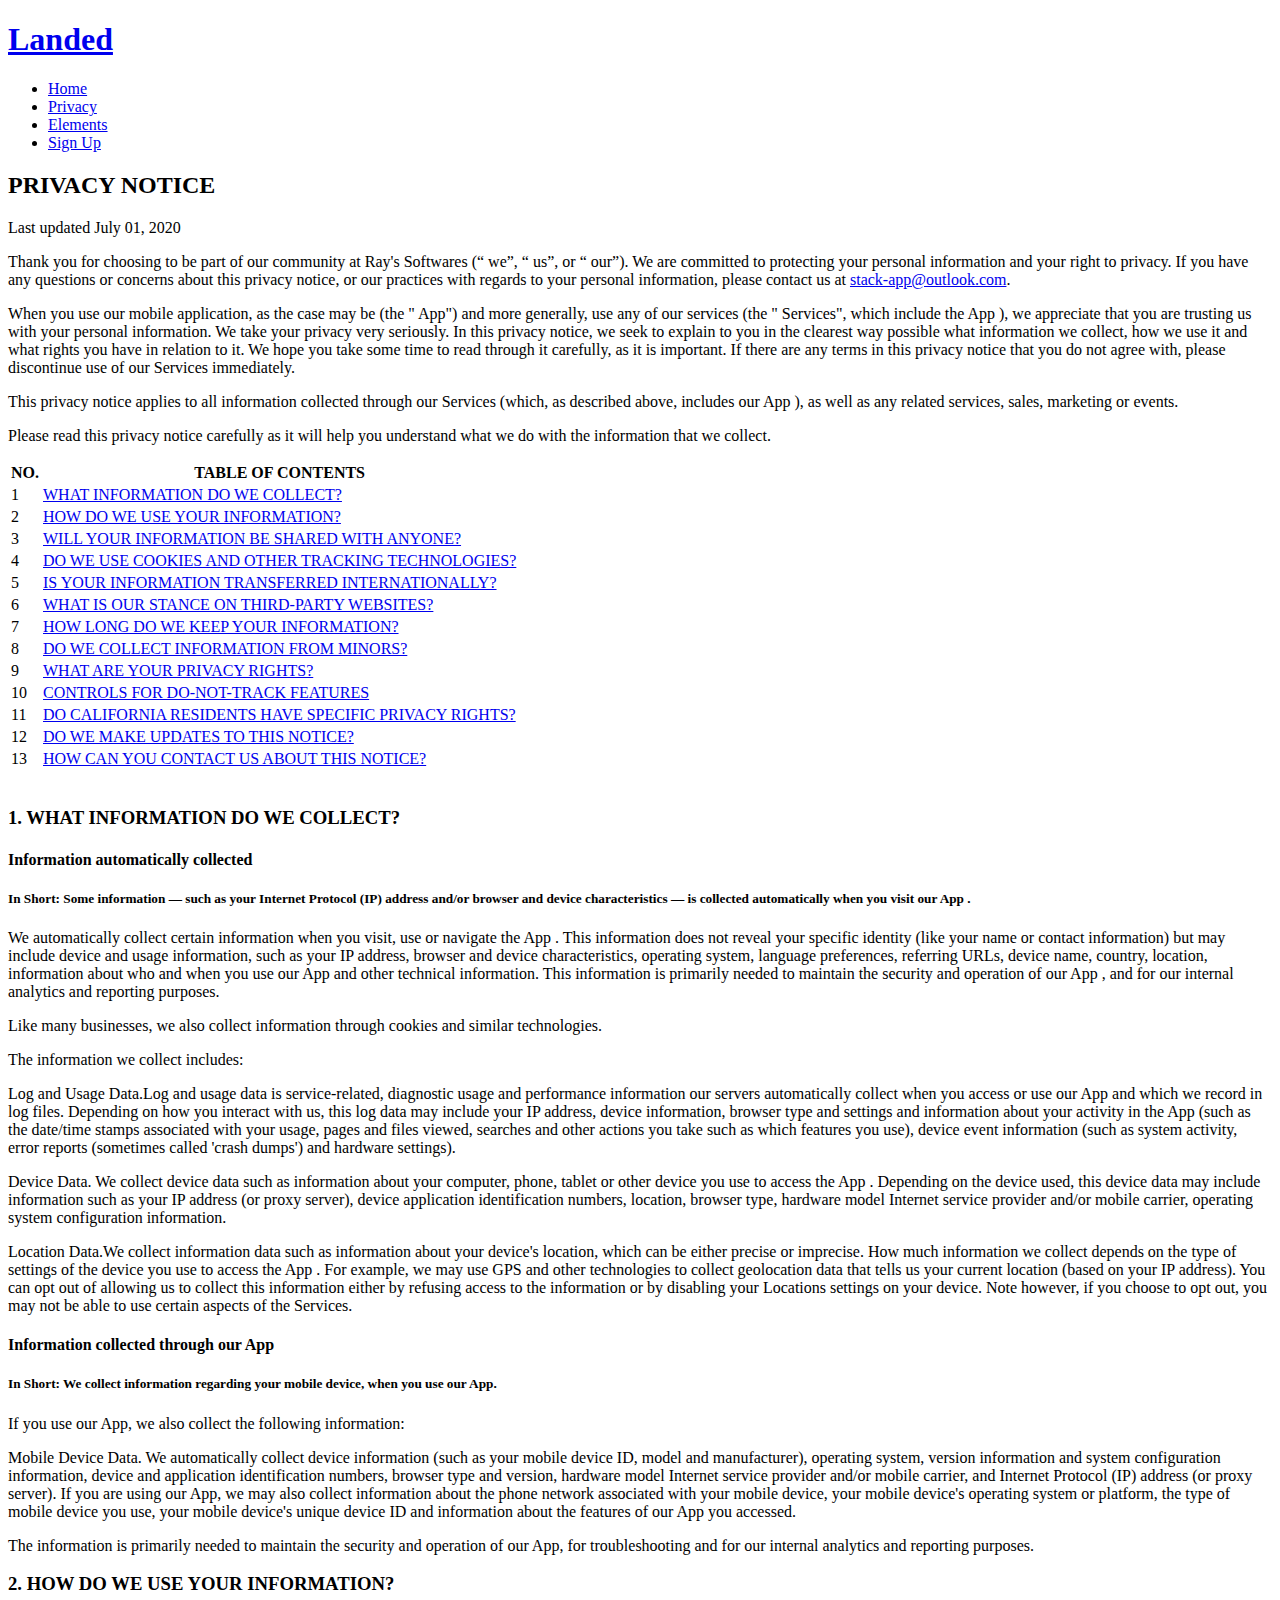
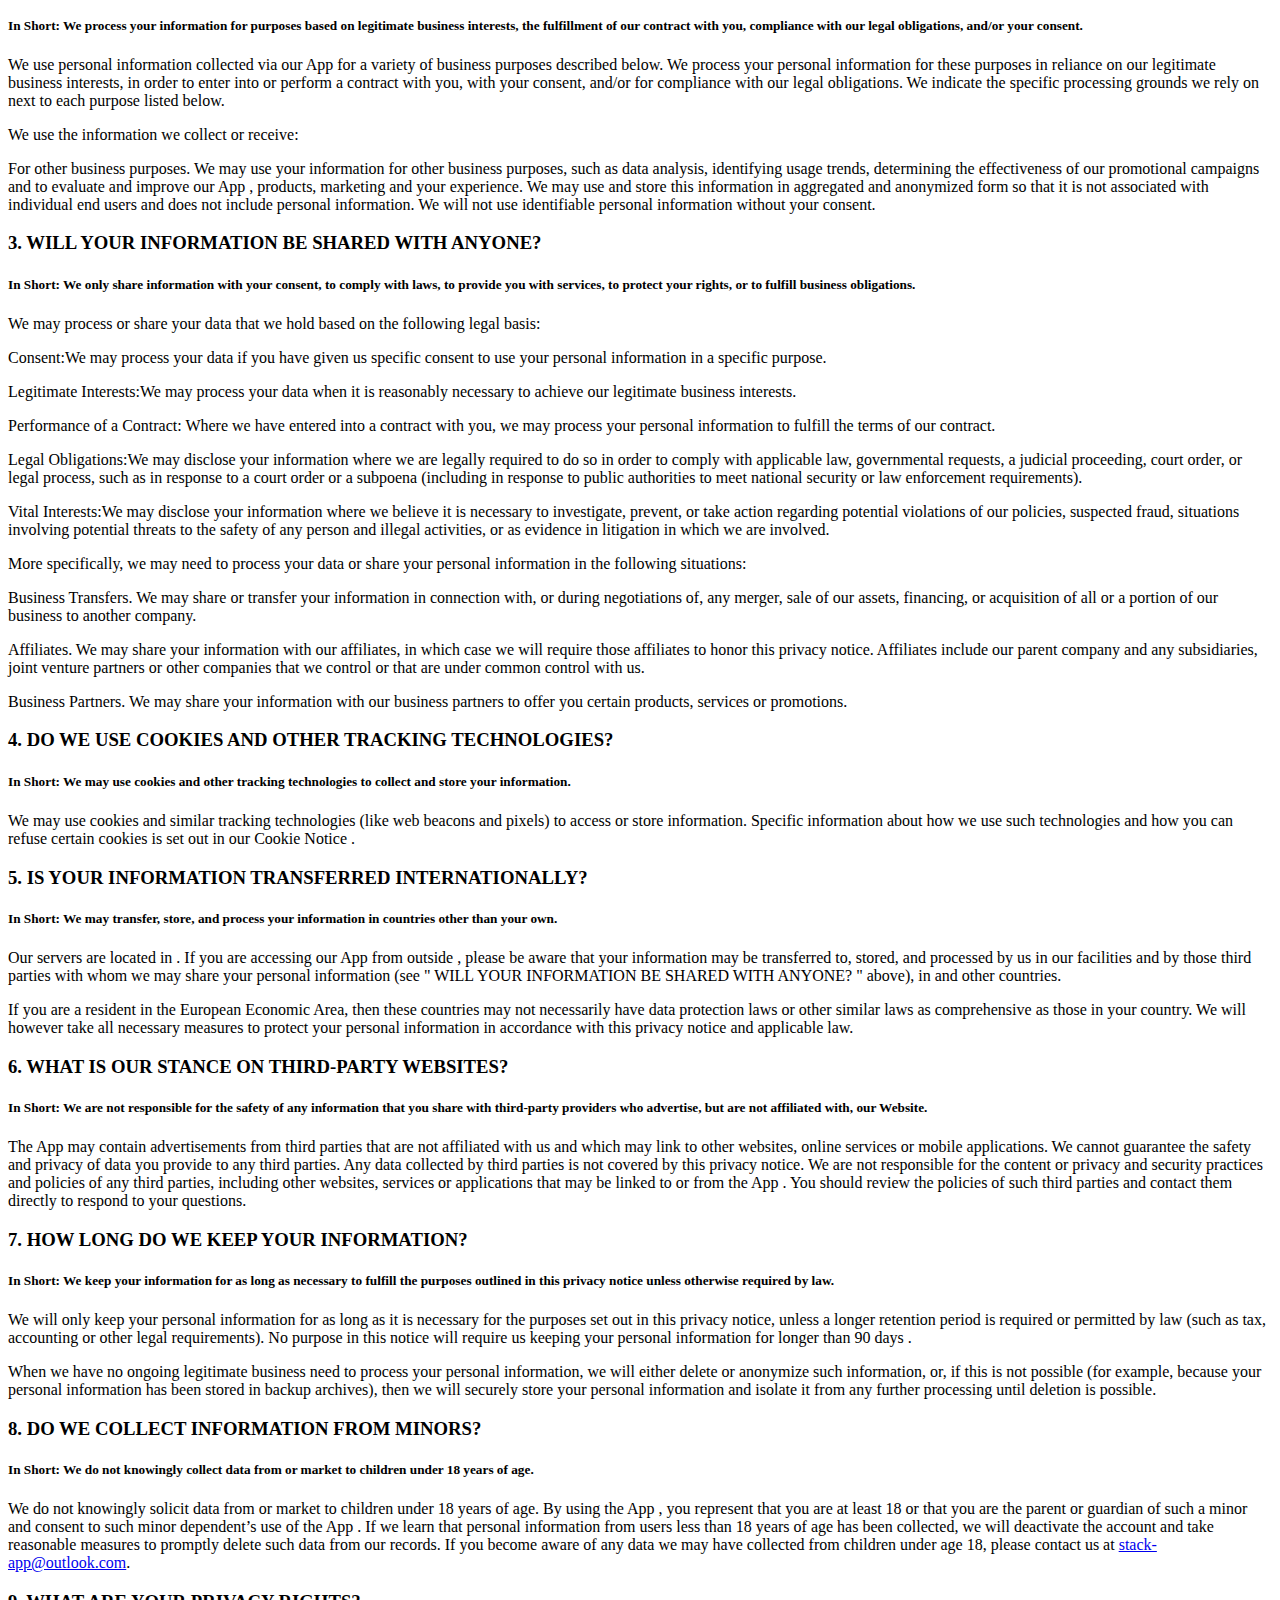
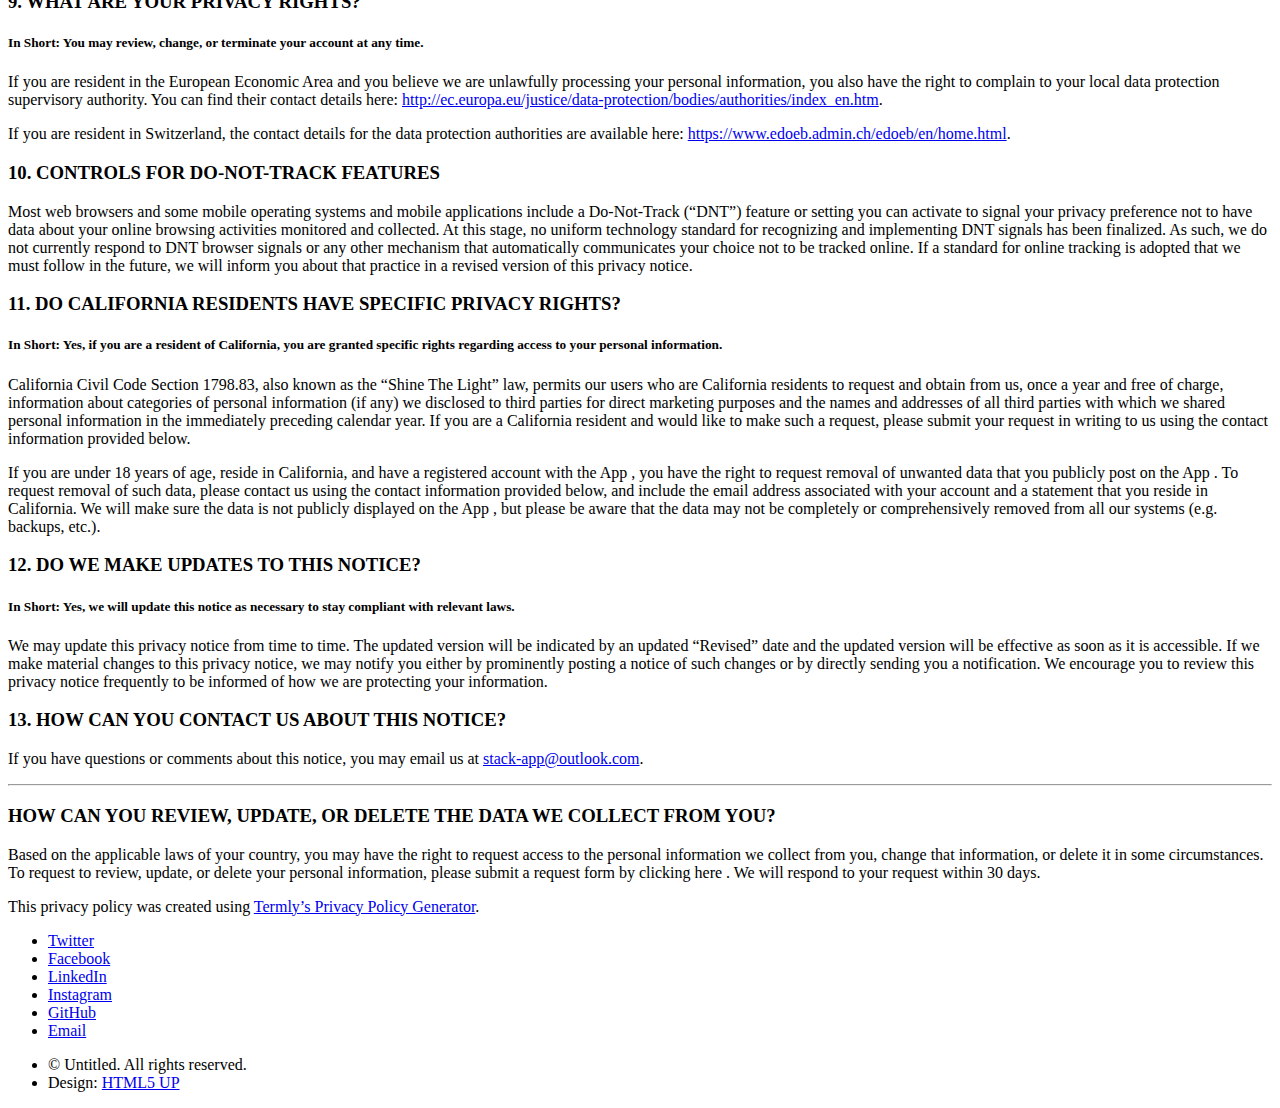
==== privacy.html @ 4d31a652 "test for link" ====
<!DOCTYPE HTML>
<!--
	Landed by HTML5 UP
	html5up.net | @ajlkn
	Free for personal and commercial use under the CCA 3.0 license (html5up.net/license)
-->
<html>
	<head>
		<title>Elements - Landed by HTML5 UP</title>
		<meta charset="utf-8" />
		<meta name="viewport" content="width=device-width, initial-scale=1, user-scalable=no" />
		<link rel="stylesheet" href="../assets/css/main.css" />
		<noscript><link rel="stylesheet" href="../assets/css/noscript.css" /></noscript>
	</head>
	<body class="is-preload">
		<div id="page-wrapper">

			<!-- Header -->
				<header id="header">
					<h1 id="logo"><a href="index">Landed</a></h1>
					<nav id="nav">
						<ul>
							<li><a href="index">Home</a></li>
							<li><a href="privacy">Privacy</a></li>
							<li><a href="elements.html">Elements</a></li>
							<li><a href="#" class="button primary">Sign Up</a></li>
						</ul>
					</nav>
				</header>

			<!-- Main -->
				<div id="main" class="wrapper style1">
					<div class="container">
						<header class="major">
							<h2>PRIVACY NOTICE</h2>
							<p>Last updated July 01, 2020</p>
						</header>

						<!-- Text -->
							<section>
							<p>Thank you for choosing to be part of our community at Ray's Softwares (“ we”, “ us”, or “ our”). We are committed to protecting your personal information and your right to privacy. If you have any questions or concerns about this privacy notice, or our practices with regards to your personal information, please contact us at <a href="mailto:stack-app@outlook.com">stack-app@outlook.com</a>.</p>
							<p>When you use our mobile application, as the case may be (the " App") and more generally, use any of our services (the " Services", which include the App ), we appreciate that you are trusting us with your personal information. We take your privacy very seriously. In this privacy notice, we seek to explain to you in the clearest way possible what information we collect, how we use it and what rights you have in relation to it. We hope you take some time to read through it carefully, as it is important. If there are any terms in this privacy notice  that you do not agree with, please discontinue use of our Services immediately.</p>
							<p>This privacy notice applies to all information collected through our Services (which, as described above, includes our App ), as well as any related services, sales, marketing or events.</p>
							<p>Please read this privacy notice  carefully as it will help you understand what we do with the information that we collect.</p>
							</section>
							
							<div class="table-wrapper">
								<table>
									<thead>
										<tr>
											<th>NO.</th>
											<th>TABLE OF CONTENTS</th>
										</tr>
									</thead>
									<tbody>
										<tr>
											<td>1</td>
											<td><a href="#infocollect">WHAT INFORMATION DO WE COLLECT?</a></td>
										</tr>
										<tr>
											<td>2</td>
											<td><a href="#infouse">HOW DO WE USE YOUR INFORMATION?</a></td>
										</tr>
										<tr>
											<td>3</td>
											<td><a href="#infoshare">WILL YOUR INFORMATION BE SHARED WITH ANYONE?</a></td>
										</tr>
										<tr>
											<td>4</td>
											<td><a href="#cookies">DO WE USE COOKIES AND OTHER TRACKING TECHNOLOGIES?</a></td>
										</tr>
										<tr>
											<td>5</td>
											<td><a href="#intltransfers">IS YOUR INFORMATION TRANSFERRED INTERNATIONALLY?</a></td>
										</tr>
										<tr>
											<td>6</td>
											<td><a href="#3pwebsites">WHAT IS OUR STANCE ON THIRD-PARTY WEBSITES?</a></td>
										</tr>
										<tr>
											<td>7</td>
											<td><a href="#inforetain">HOW LONG DO WE KEEP YOUR INFORMATION?</a></td>
										</tr>
										<tr>
											<td>8</td>
											<td><a href="#infominors">DO WE COLLECT INFORMATION FROM MINORS?</a></td>
										</tr>
										<tr>
											<td>9</td>
											<td><a href="#privacyrights">WHAT ARE YOUR PRIVACY RIGHTS?</a></td>
										</tr>
										<tr>
											<td>10</td>
											<td><a href="#DNT">CONTROLS FOR DO-NOT-TRACK FEATURES</a></td>
										</tr>
										<tr>
											<td>11</td>
											<td><a href="#caresidents">DO CALIFORNIA RESIDENTS HAVE SPECIFIC PRIVACY RIGHTS?</a></td>
										</tr>
										<tr>
											<td>12</td>
											<td><a href="#policyupdates">DO WE MAKE UPDATES TO THIS NOTICE?</a></td>
										</tr>
										<tr>
											<td>13</td>
											<td><a href="#contact">HOW CAN YOU CONTACT US ABOUT THIS NOTICE?</a></td>
										</tr>
									</tbody>
								</table>
							</div>
							<br>
							<div id="infocollect"><h3>1. WHAT INFORMATION DO WE COLLECT?</h3></div>
							
							<h4>Information automatically collected</h4>
							<h5>In Short:  Some information — such as your Internet Protocol (IP) address and/or browser and device characteristics — is collected automatically when you visit our App .</h5>
							<p>We automatically collect certain information when you visit, use or navigate the App . This information does not reveal your specific identity (like your name or contact information) but may include device and usage information, such as your IP address, browser and device characteristics, operating system, language preferences, referring URLs, device name, country, location, information about who and when you use our App and other technical information. This information is primarily needed to maintain the security and operation of our App , and for our internal analytics and reporting purposes.</p>
							<p>Like many businesses, we also collect information through cookies and similar technologies.  </p>
							<p>The information we collect includes:</p>
							<p>Log and Usage Data.Log and usage data is service-related, diagnostic usage and performance information our servers automatically collect when you access or use our App and which we record in log files. Depending on how you interact with us, this log data may include your IP address, device information, browser type and settings and information about your activity in the App (such as the date/time stamps associated with your usage, pages and files viewed, searches and other actions you take such as which features you use), device event information (such as system activity, error reports (sometimes called 'crash dumps') and hardware settings).</p>
							<p>Device Data. We collect device data such as information about your computer, phone, tablet or other device you use to access the  App . Depending on the device used, this device data may include information such as your IP address (or proxy server), device application identification numbers, location, browser type, hardware model Internet service provider and/or mobile carrier, operating system configuration information.</p>
							<p>Location Data.We collect information data such as information about your device's location, which can be either precise or imprecise. How much information we collect depends on the type of settings of the device you use to access the App . For example, we may use GPS and other technologies to collect geolocation data that tells us your current location (based on your IP address). You can opt out of allowing us to collect this information either by refusing access to the information or by disabling your Locations settings on your device. Note however, if you choose to opt out, you may not be able to use certain aspects of the Services.</p>
							
							<h4>Information collected through our App</h4>
							<h5>In Short:   We collect information regarding your mobile device, when you use our App.</h5>
							<p>If you use our App, we also collect the following information:</p>
							<p>Mobile Device Data. We automatically collect device information (such as your mobile device ID, model and manufacturer), operating system, version information and system configuration information, device and application identification numbers, browser type and version, hardware model Internet service provider and/or mobile carrier, and Internet Protocol (IP) address (or proxy server). If you are using our App, we may also collect information about the phone network associated with your mobile device, your mobile device's operating system or platform, the type of mobile device you use, your mobile device's unique device ID and information about the features of our App you accessed.</p>
							<p>The information is primarily needed to maintain the security and operation of our App, for troubleshooting and for our internal analytics and reporting purposes.</p>
							
							<div id="infouse"><h3>2. HOW DO WE USE YOUR INFORMATION?</h3></div>
							<h5>In Short:  We process your information for purposes based on legitimate business interests, the fulfillment of our contract with you, compliance with our legal obligations, and/or your consent.</h5>
							<p>We use personal information collected via our App for a variety of business purposes described below. We process your personal information for these purposes in reliance on our legitimate business interests, in order to enter into or perform a contract with you, with your consent, and/or for compliance with our legal obligations. We indicate the specific processing grounds we rely on next to each purpose listed below.</p>
							<p>We use the information we collect or receive:</p>
							<p>For other business purposes.  We may use your information for other business purposes, such as data analysis, identifying usage trends, determining the effectiveness of our promotional campaigns and to evaluate and improve our App , products, marketing and your experience.  We may use and store this information in aggregated and anonymized form so that it is not associated with individual end users and does not include personal information. We will not use identifiable personal information without your consent.</p>
							
							<div id="infoshare"><h3>3. WILL YOUR INFORMATION BE SHARED WITH ANYONE?</h3></div>
							<h5>In Short:   We only share information with your consent, to comply with laws, to provide you with services, to protect your rights, or to fulfill business obligations.</h5>
							<p>We may process or share your data that we hold based on the following legal basis:</p>
							<p>Consent:We may process your data if you have given us specific consent to use your personal information in a specific purpose. </p>
							<p>Legitimate Interests:We may process your data when it is reasonably necessary to achieve our legitimate business interests. </p>
							<p>Performance of a Contract: Where we have entered into a contract with you, we may process your personal information to fulfill the terms of our contract. </p>
							<p>Legal Obligations:We may disclose your information where we are legally required to do so in order to comply with applicable law, governmental requests, a judicial proceeding, court order, or legal process, such as in response to a court order or a subpoena (including in response to public authorities to meet national security or law enforcement requirements). </p>						
							<p>Vital Interests:We may disclose your information where we believe it is necessary to investigate, prevent, or take action regarding potential violations of our policies, suspected fraud, situations involving potential threats to the safety of any person and illegal activities, or as evidence in litigation in which we are involved.</p>
							<p>More specifically, we may need to process your data or share your personal information in the following situations:</p>
							<p>Business Transfers.  We may share or transfer your information in connection with, or during negotiations of, any merger, sale of our assets, financing, or acquisition of all or a portion of our business to another company.</p>
							<p>Affiliates.  We may share your information with our affiliates, in which case we will require those affiliates to honor this privacy notice. Affiliates include our parent company and any subsidiaries, joint venture partners or other companies that we control or that are under common control with us.</p>
							<p>Business Partners.  We may share your information with our business partners to offer you certain products, services or promotions.</p>
							
							<div id="cookies"><h3>4. DO WE USE COOKIES AND OTHER TRACKING TECHNOLOGIES?</h3></div>
							<h5>In Short:   We may use cookies and other tracking technologies to collect and store your information.</h5>
							<p>We may use cookies and similar tracking technologies (like web beacons and pixels) to access or store information. Specific information about how we use such technologies and how you can refuse certain cookies is set out in our Cookie Notice .</p>
							
							<div id="intltransfers"><h3>5. IS YOUR INFORMATION TRANSFERRED INTERNATIONALLY?</h3></div>
							<h5>In Short:   We may transfer, store, and process your information in countries other than your own.</h5>
							<p>Our servers are located in . If you are accessing our App from outside , please be aware that your information may be transferred to, stored, and processed by us in our facilities and by those third parties with whom we may share your personal information (see " WILL YOUR INFORMATION BE SHARED WITH ANYONE? " above), in and other countries.</p>
							<p>If you are a resident in the European Economic Area, then these countries may not necessarily have data protection laws or other similar laws as comprehensive as those in your country. We will however take all necessary measures to protect your personal information in accordance with this privacy notice and applicable law.</p>
							
							<div id="3pwebsites"><h3>6. WHAT IS OUR STANCE ON THIRD-PARTY WEBSITES?</h3></div>
							<h5>In Short:   We are not responsible for the safety of any information that you share with third-party providers who advertise, but are not affiliated with, our Website.</h5>
							<p>The App  may contain advertisements from third parties that are not affiliated with us and which may link to other websites, online services or mobile applications. We cannot guarantee the safety and privacy of data you provide to any third parties. Any data collected by third parties is not covered by this privacy notice. We are not responsible for the content or privacy and security practices and policies of any third parties, including other websites, services or applications that may be linked to or from the App . You should review the policies of such third parties and contact them directly to respond to your questions.</p>
							
							<div id="inforetain"><h3>7. HOW LONG DO WE KEEP YOUR INFORMATION?</h3></div>
							<h5>In Short:   We keep your information for as long as necessary to fulfill the purposes outlined in this privacy notice  unless otherwise required by law.</h5>
							<p>We will only keep your personal information for as long as it is necessary for the purposes set out in this privacy notice, unless a longer retention period is required or permitted by law (such as tax, accounting or other legal requirements). No purpose in this notice will require us keeping your personal information for longer than 90 days .</p>
							<p>When we have no ongoing legitimate business need to process your personal information, we will either delete or anonymize such information, or, if this is not possible (for example, because your personal information has been stored in backup archives), then we will securely store your personal information and isolate it from any further processing until deletion is possible.</p>
							
							<div id="infominors"><h3>8. DO WE COLLECT INFORMATION FROM MINORS?</h3></div>
							<h5>In Short:   We do not knowingly collect data from or market to children under 18 years of age.</h5>
							<p>We do not knowingly solicit data from or market to children under 18 years of age. By using the App , you represent that you are at least 18 or that you are the parent or guardian of such a minor and consent to such minor dependent’s use of the App . If we learn that personal information from users less than 18 years of age has been collected, we will deactivate the account and take reasonable measures to promptly delete such data from our records. If you become aware of any data we may have collected from children under age 18, please contact us at <a href="mailto:stack-app@outlook.com">stack-app@outlook.com</a>.</p>
							
							<div id="privacyrights"><h3>9. WHAT ARE YOUR PRIVACY RIGHTS?</h3></div>
							<h5>In Short:   You may review, change, or terminate your account at any time.</h5>
							<p>If you are resident in the European Economic Area and you believe we are unlawfully processing your personal information, you also have the right to complain to your local data protection supervisory authority. You can find their contact details here: <a href="http://ec.europa.eu/justice/data-protection/bodies/authorities/index_en.htm">http://ec.europa.eu/justice/data-protection/bodies/authorities/index_en.htm</a>.</p>
							<p>If you are resident in Switzerland, the contact details for the data protection authorities are available here: <a href="https://www.edoeb.admin.ch/edoeb/en/home.html">https://www.edoeb.admin.ch/edoeb/en/home.html</a>.</p>
							
							<div id="DNT"><h3>10. CONTROLS FOR DO-NOT-TRACK FEATURES</h3></div>
							<p>Most web browsers and some mobile operating systems and mobile applications include a Do-Not-Track (“DNT”) feature or setting you can activate to signal your privacy preference not to have data about your online browsing activities monitored and collected. At this stage, no uniform technology standard for recognizing and implementing DNT signals has been finalized. As such, we do not currently respond to DNT browser signals or any other mechanism that automatically communicates your choice not to be tracked online. If a standard for online tracking is adopted that we must follow in the future, we will inform you about that practice in a revised version of this privacy notice.</p>
							
							<div id="caresidents"><h3>11. DO CALIFORNIA RESIDENTS HAVE SPECIFIC PRIVACY RIGHTS?</h3></div>
							<h5>In Short:   Yes, if you are a resident of California, you are granted specific rights regarding access to your personal information.</h5>
							<p>California Civil Code Section 1798.83, also known as the “Shine The Light” law, permits our users who are California residents to request and obtain from us, once a year and free of charge, information about categories of personal information (if any) we disclosed to third parties for direct marketing purposes and the names and addresses of all third parties with which we shared personal information in the immediately preceding calendar year. If you are a California resident and would like to make such a request, please submit your request in writing to us using the contact information provided below.</p>
							<p>If you are under 18 years of age, reside in California, and have a registered account with the App , you have the right to request removal of unwanted data that you publicly post on the App . To request removal of such data, please contact us using the contact information provided below, and include the email address associated with your account and a statement that you reside in California. We will make sure the data is not publicly displayed on the App , but please be aware that the data may not be completely or comprehensively removed from all our systems (e.g. backups, etc.).  </p>
							
							<div id="policyupdates"><h3>12. DO WE MAKE UPDATES TO THIS NOTICE?</h3></div>
							<h5>In Short:   Yes, we will update this notice as necessary to stay compliant with relevant laws.</h5>
							<p>We may update this privacy notice from time to time. The updated version will be indicated by an updated “Revised” date and the updated version will be effective as soon as it is accessible. If we make material changes to this privacy notice, we may notify you either by prominently posting a notice of such changes or by directly sending you a notification. We encourage you to review this privacy notice  frequently to be informed of how we are protecting your information.</p>
							
							<div id="contact"><h3>13. HOW CAN YOU CONTACT US ABOUT THIS NOTICE?</h3></div>
							<p>If you have questions or comments about this notice, you may email us at <a href="mailto:stack-app@outlook.com">stack-app@outlook.com</a>.</p>
									
							<hr/>
									
							<h3>HOW CAN YOU REVIEW, UPDATE, OR DELETE THE DATA WE COLLECT FROM YOU?</h3>
							
							<p>Based on the applicable laws of your country, you may have the right to request access to the personal information we collect from you, change that information, or delete it in some circumstances. To request to review, update, or delete your personal information, please submit a request form by clicking here . We will respond to your request within 30 days.</p>
							<p>This privacy policy was created using <a href="https://termly.io">Termly’s Privacy Policy Generator</a>.</p>
							</section>
					</div>
				</div>

			<!-- Footer -->
				<footer id="footer">
					<ul class="icons">
						<li><a href="#" class="icon brands alt fa-twitter"><span class="label">Twitter</span></a></li>
						<li><a href="#" class="icon brands alt fa-facebook-f"><span class="label">Facebook</span></a></li>
						<li><a href="#" class="icon brands alt fa-linkedin-in"><span class="label">LinkedIn</span></a></li>
						<li><a href="#" class="icon brands alt fa-instagram"><span class="label">Instagram</span></a></li>
						<li><a href="#" class="icon brands alt fa-github"><span class="label">GitHub</span></a></li>
						<li><a href="#" class="icon solid alt fa-envelope"><span class="label">Email</span></a></li>
					</ul>
					<ul class="copyright">
						<li>&copy; Untitled. All rights reserved.</li><li>Design: <a href="http://html5up.net">HTML5 UP</a></li>
					</ul>
				</footer>

		</div>

		<!-- Scripts -->
			<script src="assets/js/jquery.min.js"></script>
			<script src="assets/js/jquery.scrolly.min.js"></script>
			<script src="assets/js/jquery.dropotron.min.js"></script>
			<script src="assets/js/jquery.scrollex.min.js"></script>
			<script src="assets/js/browser.min.js"></script>
			<script src="assets/js/breakpoints.min.js"></script>
			<script src="assets/js/util.js"></script>
			<script src="assets/js/main.js"></script>

	</body>
	</html>
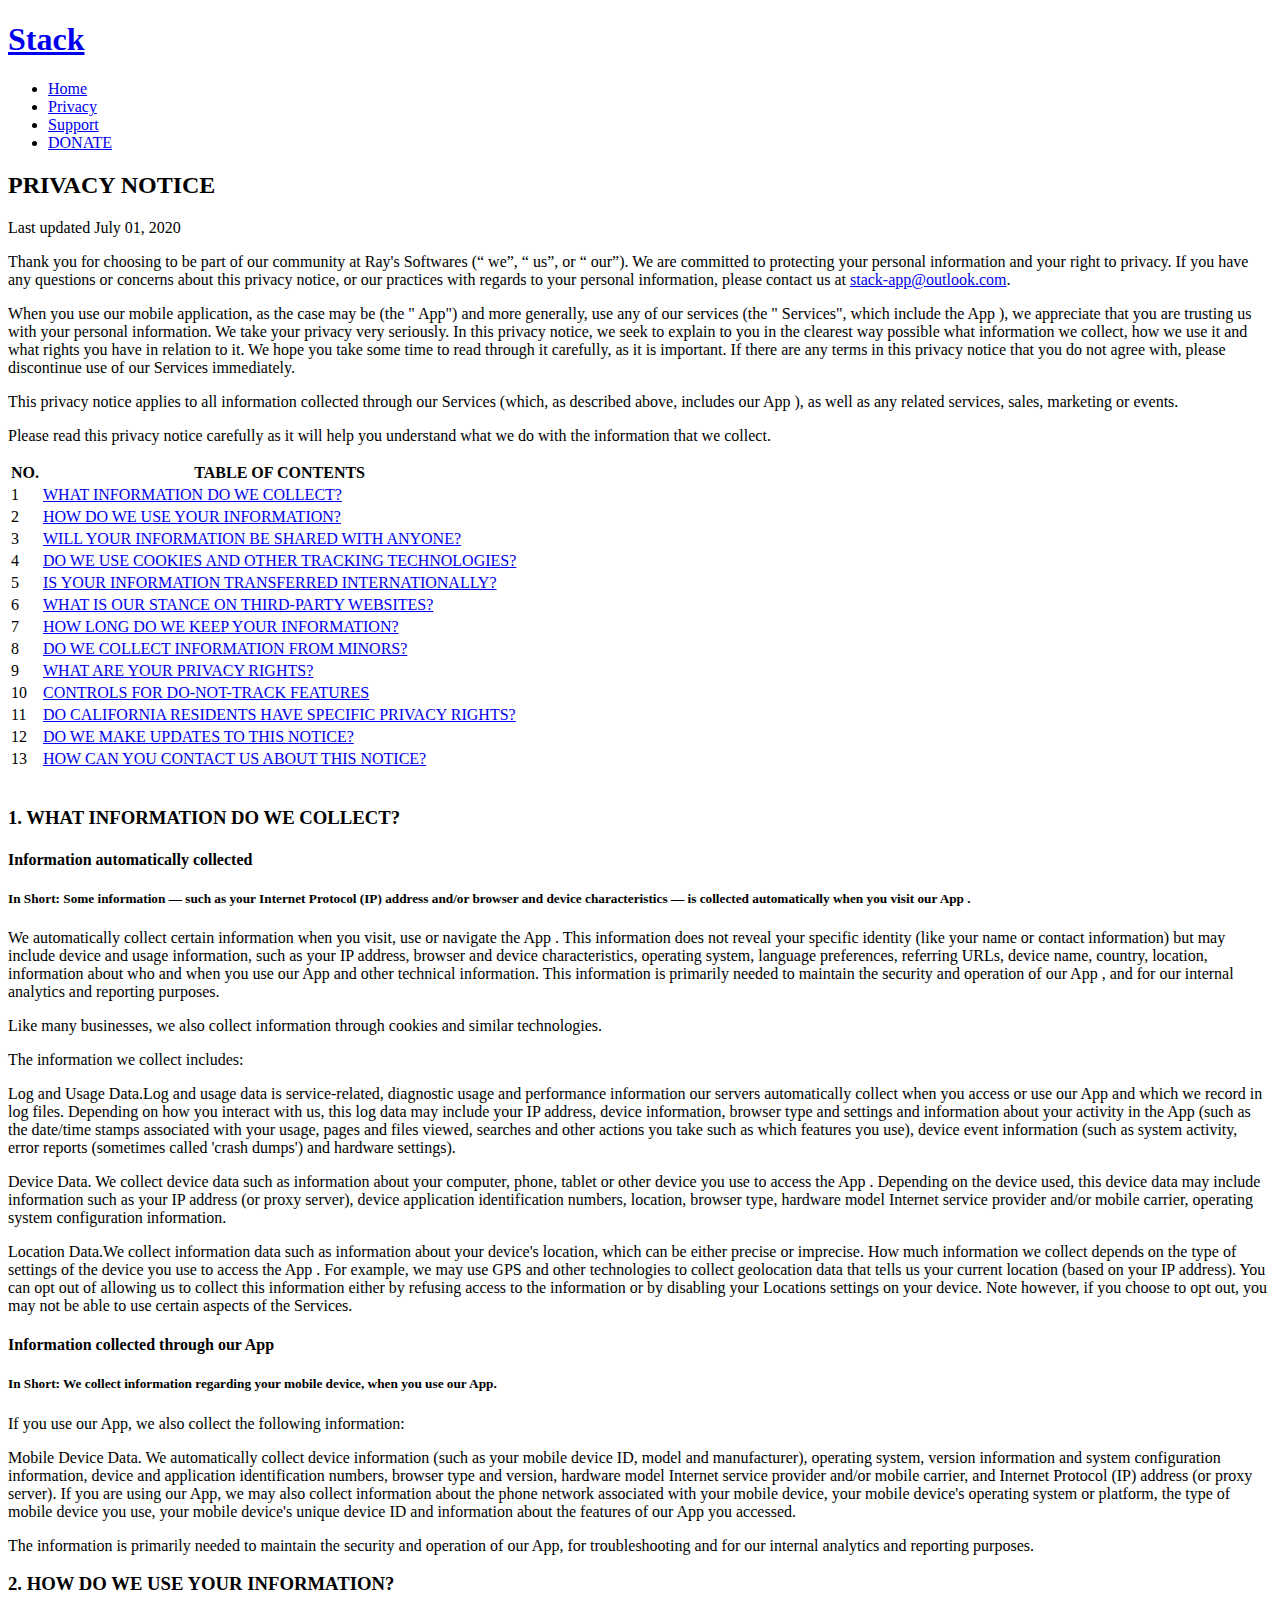
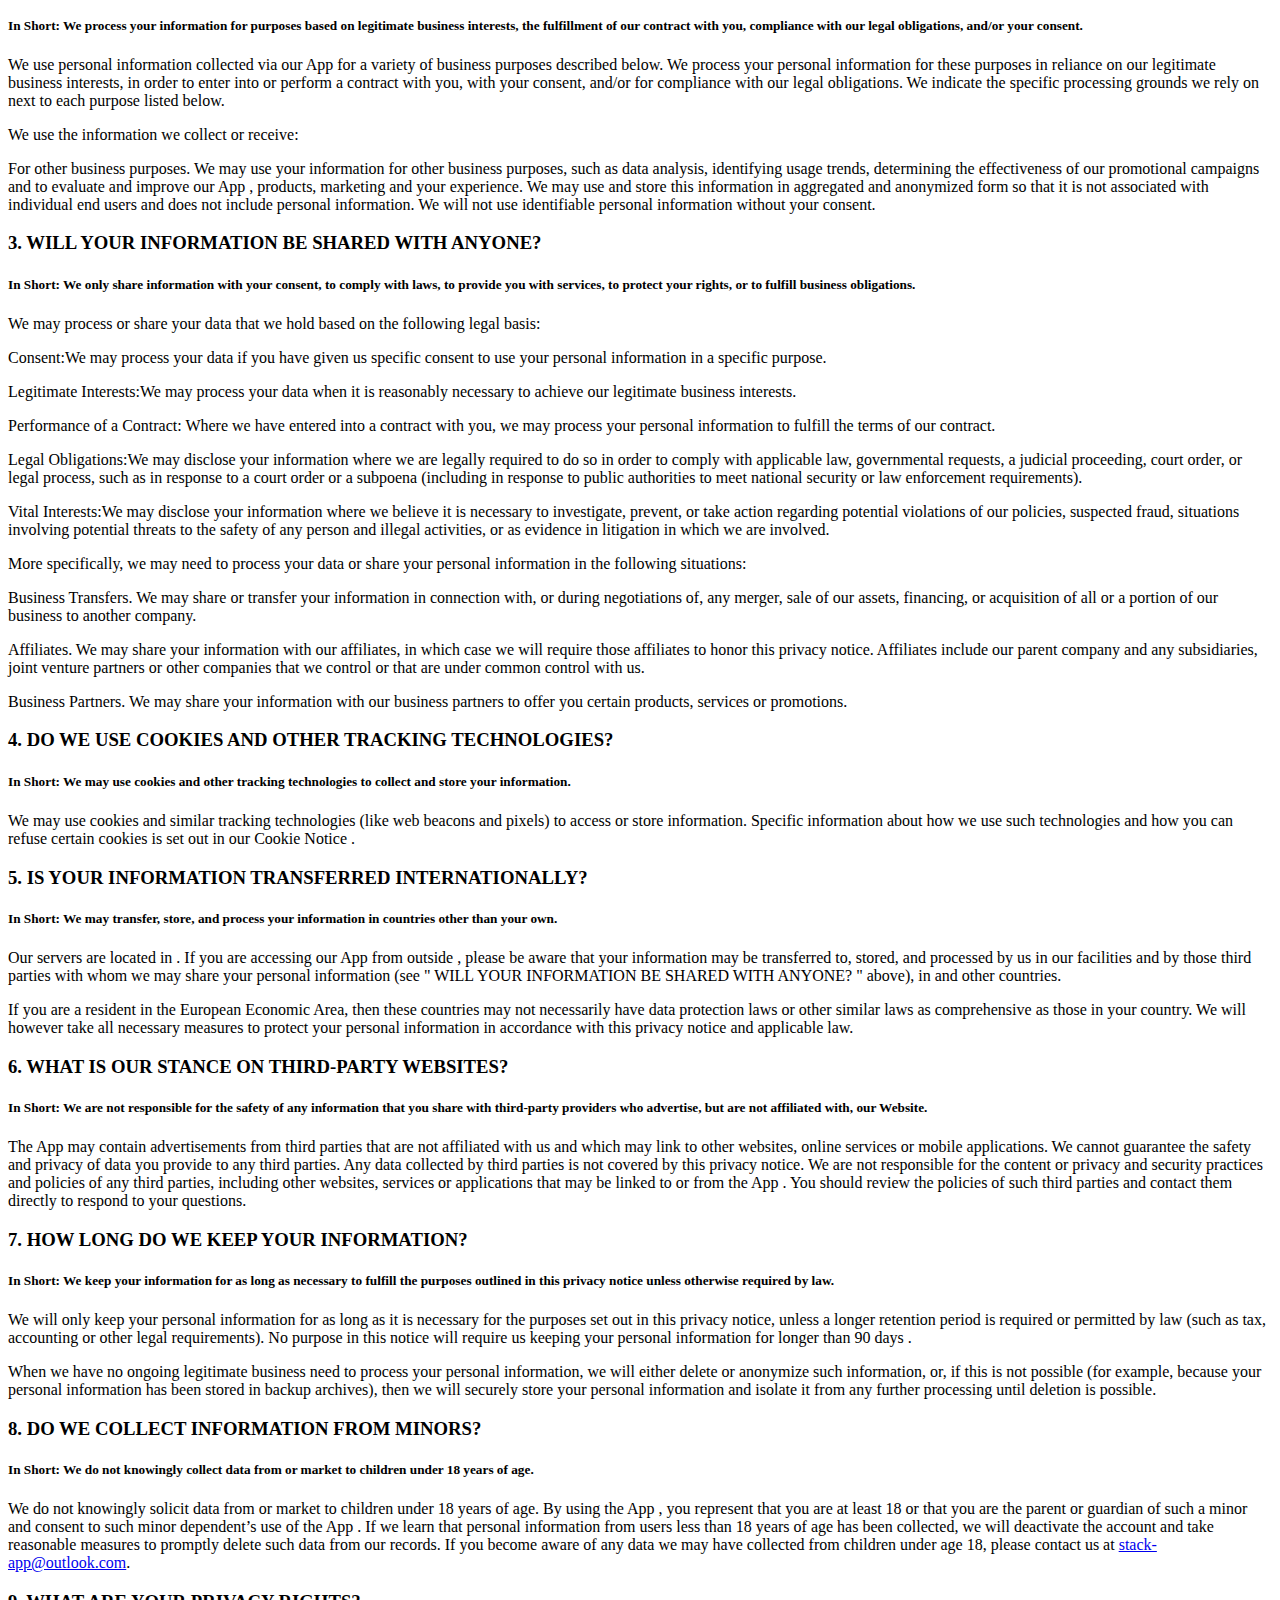
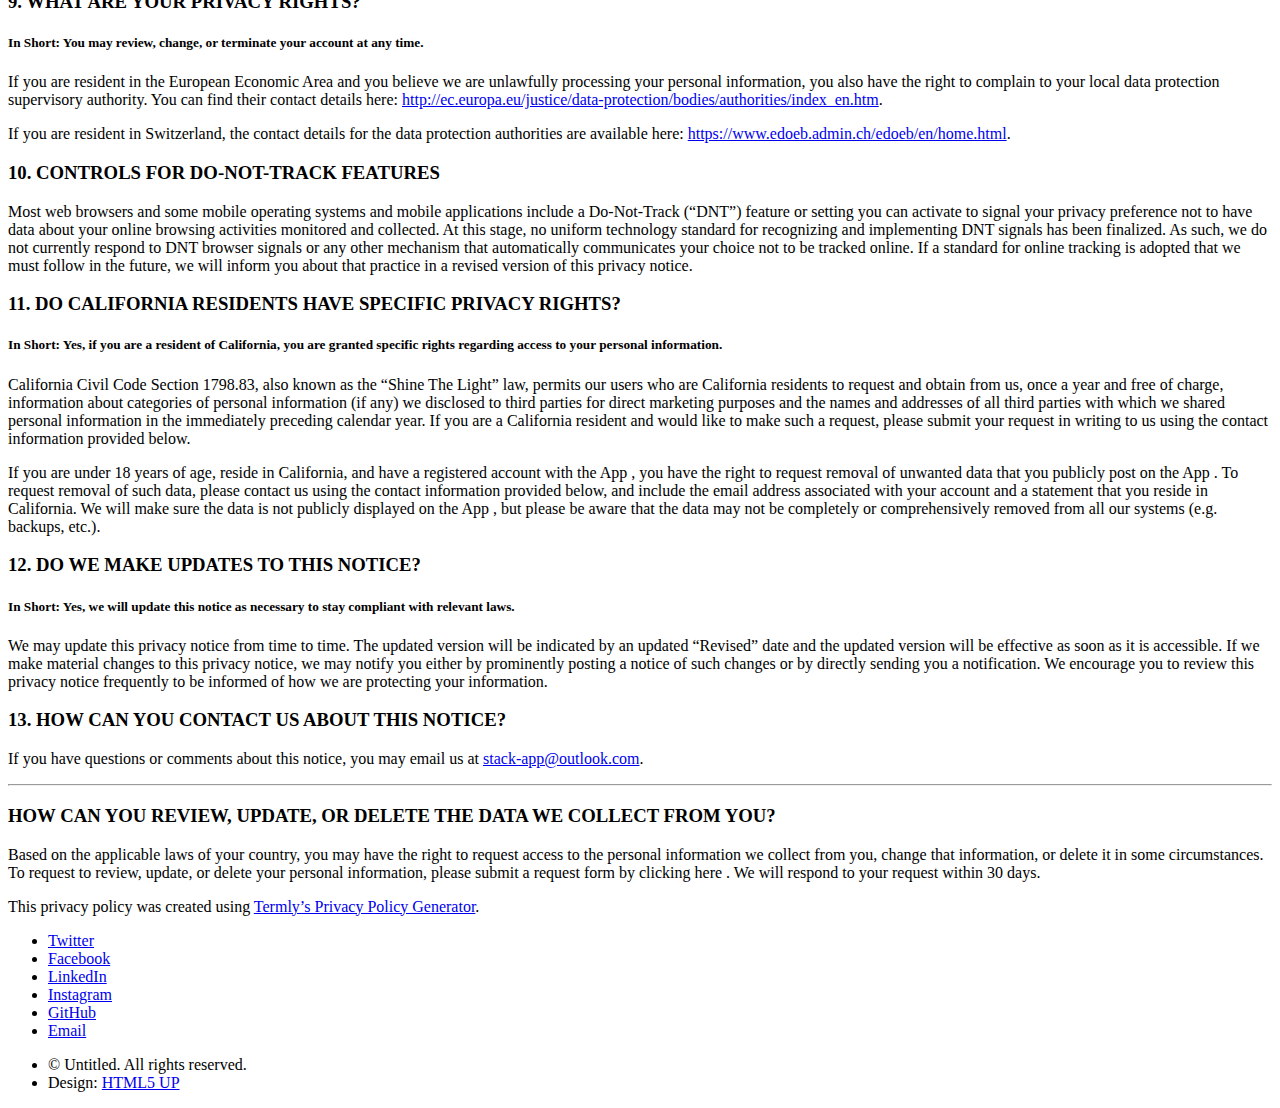
==== commit 9c565945: "Privacy updated" ====
--- a/privacy.html
+++ b/privacy.html
@@ -8,24 +8,24 @@
 -->
 <html>
 	<head>
-		<title>Elements - Landed by HTML5 UP</title>
+		<title>PRIVACY NOTICE</title>
 		<meta charset="utf-8" />
 		<meta name="viewport" content="width=device-width, initial-scale=1, user-scalable=no" />
-		<link rel="stylesheet" href="../assets/css/main.css" />
-		<noscript><link rel="stylesheet" href="../assets/css/noscript.css" /></noscript>
+		<link rel="stylesheet" href="assets/css/main.css" />
+		<noscript><link rel="stylesheet" href="assets/css/noscript.css" /></noscript>
 	</head>
 	<body class="is-preload">
 		<div id="page-wrapper">
 
 			<!-- Header -->
 				<header id="header">
-					<h1 id="logo"><a href="index">Landed</a></h1>
+					<h1 id="logo"><a href="index">Stack</a></h1>
 					<nav id="nav">
 						<ul>
 							<li><a href="index">Home</a></li>
-							<li><a href="privacy">Privacy</a></li>
-							<li><a href="elements.html">Elements</a></li>
-							<li><a href="#" class="button primary">Sign Up</a></li>
+							<li><a href="#">Privacy</a></li>
+							<li><a href="elements.html">Support</a></li>
+							<li><a href="#" class="button primary">DONATE</a></li>
 						</ul>
 					</nav>
 				</header>
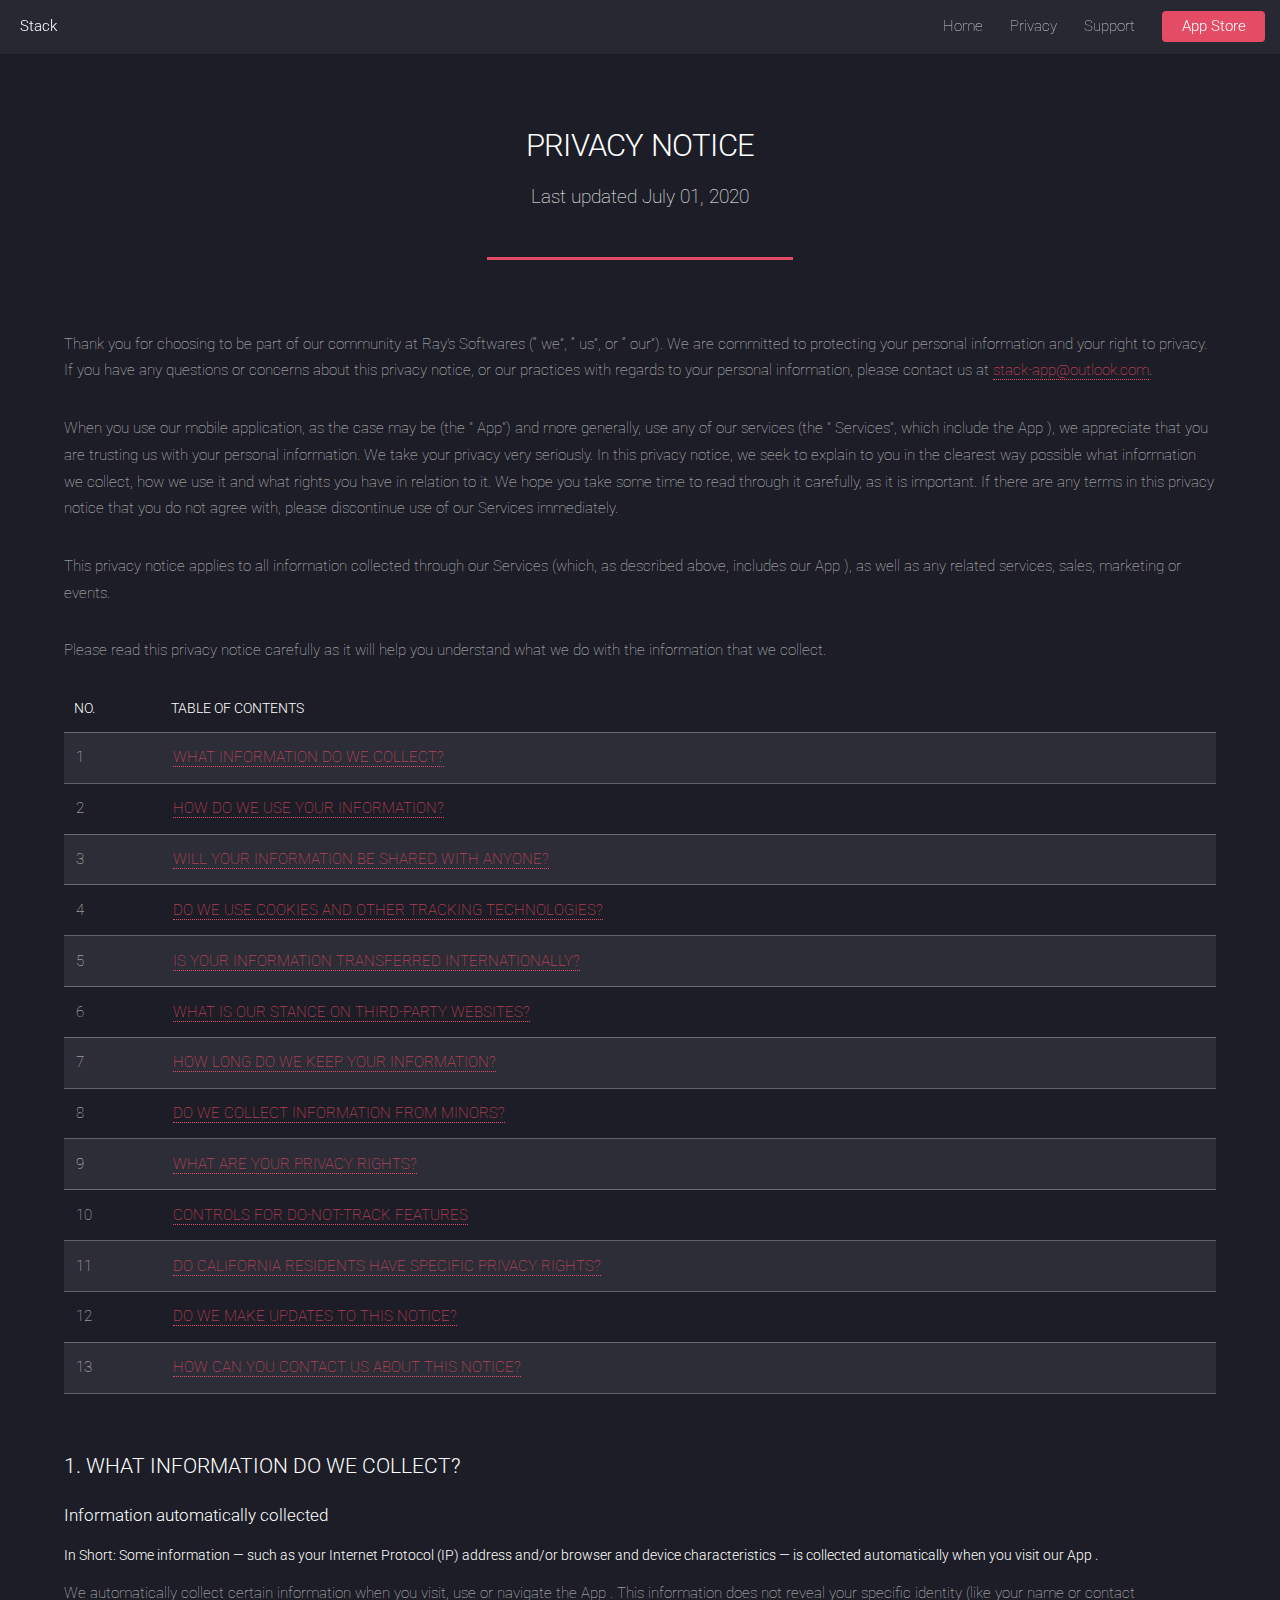
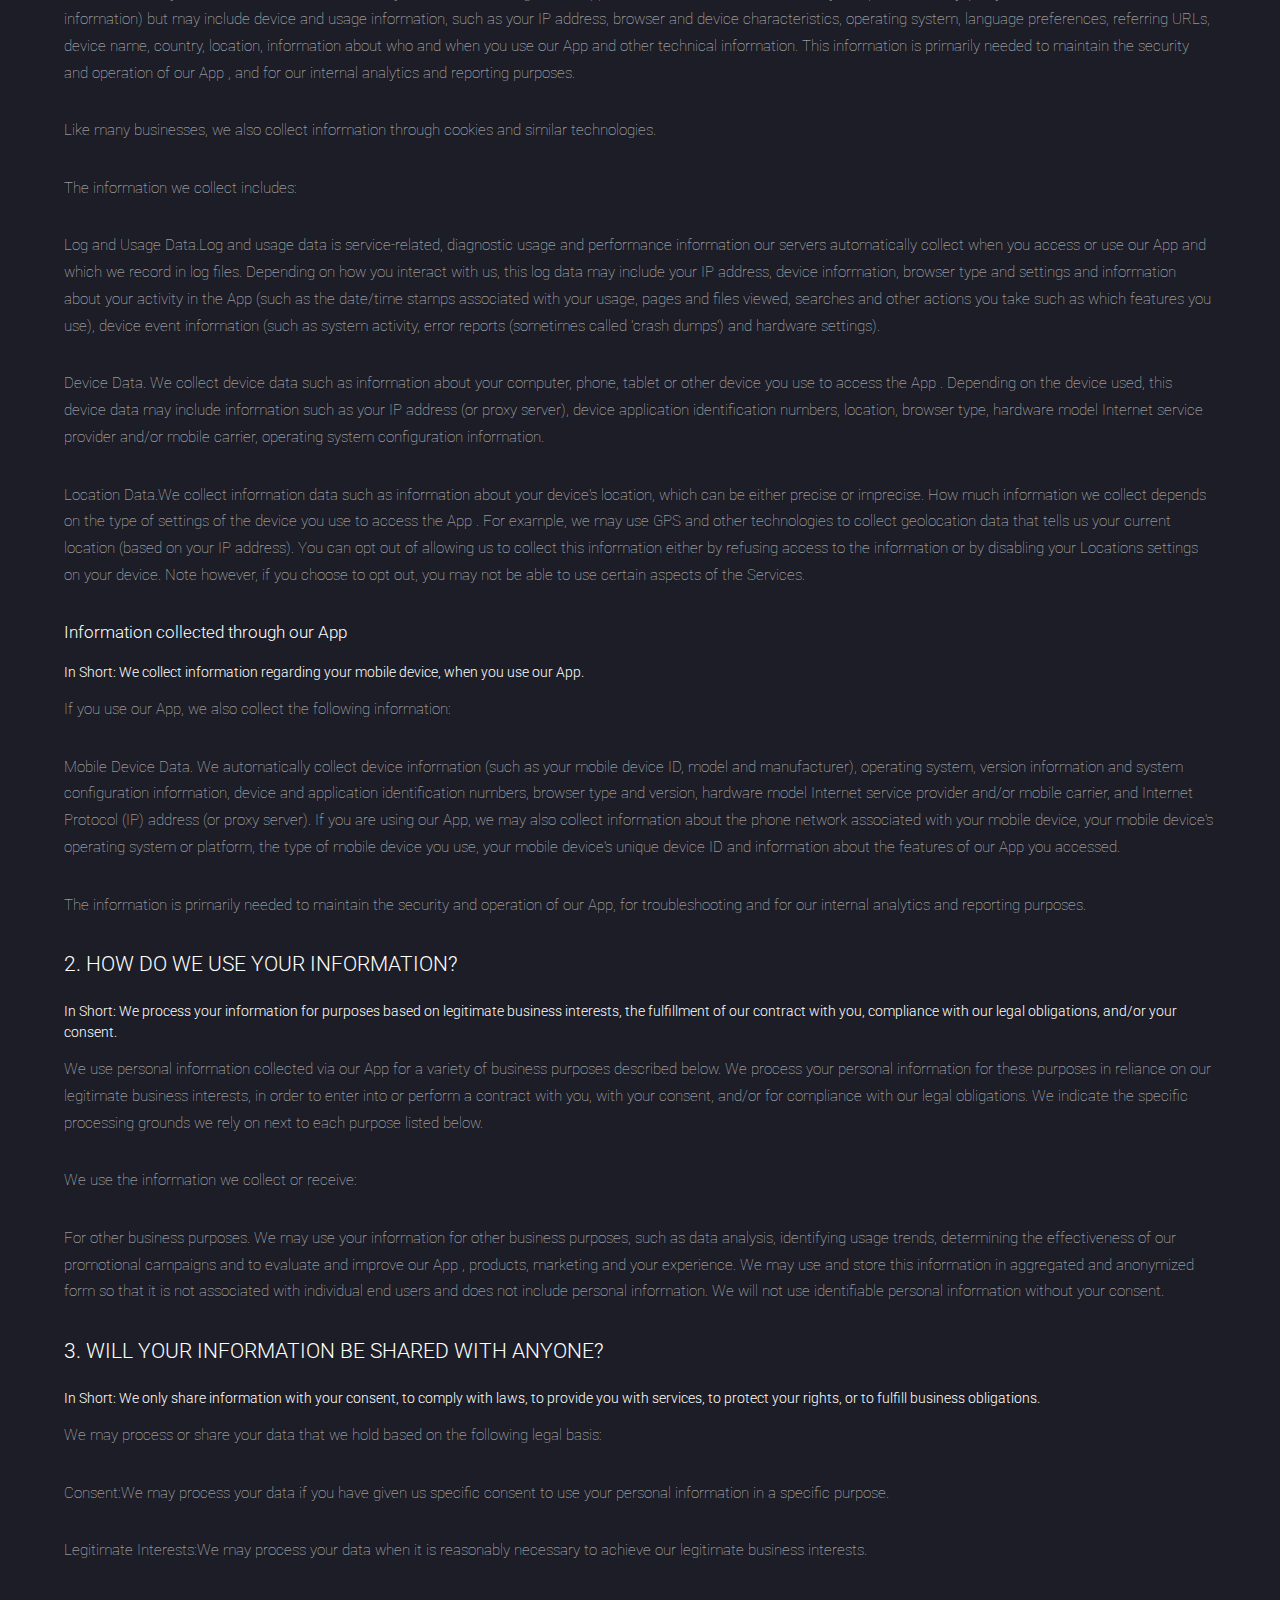
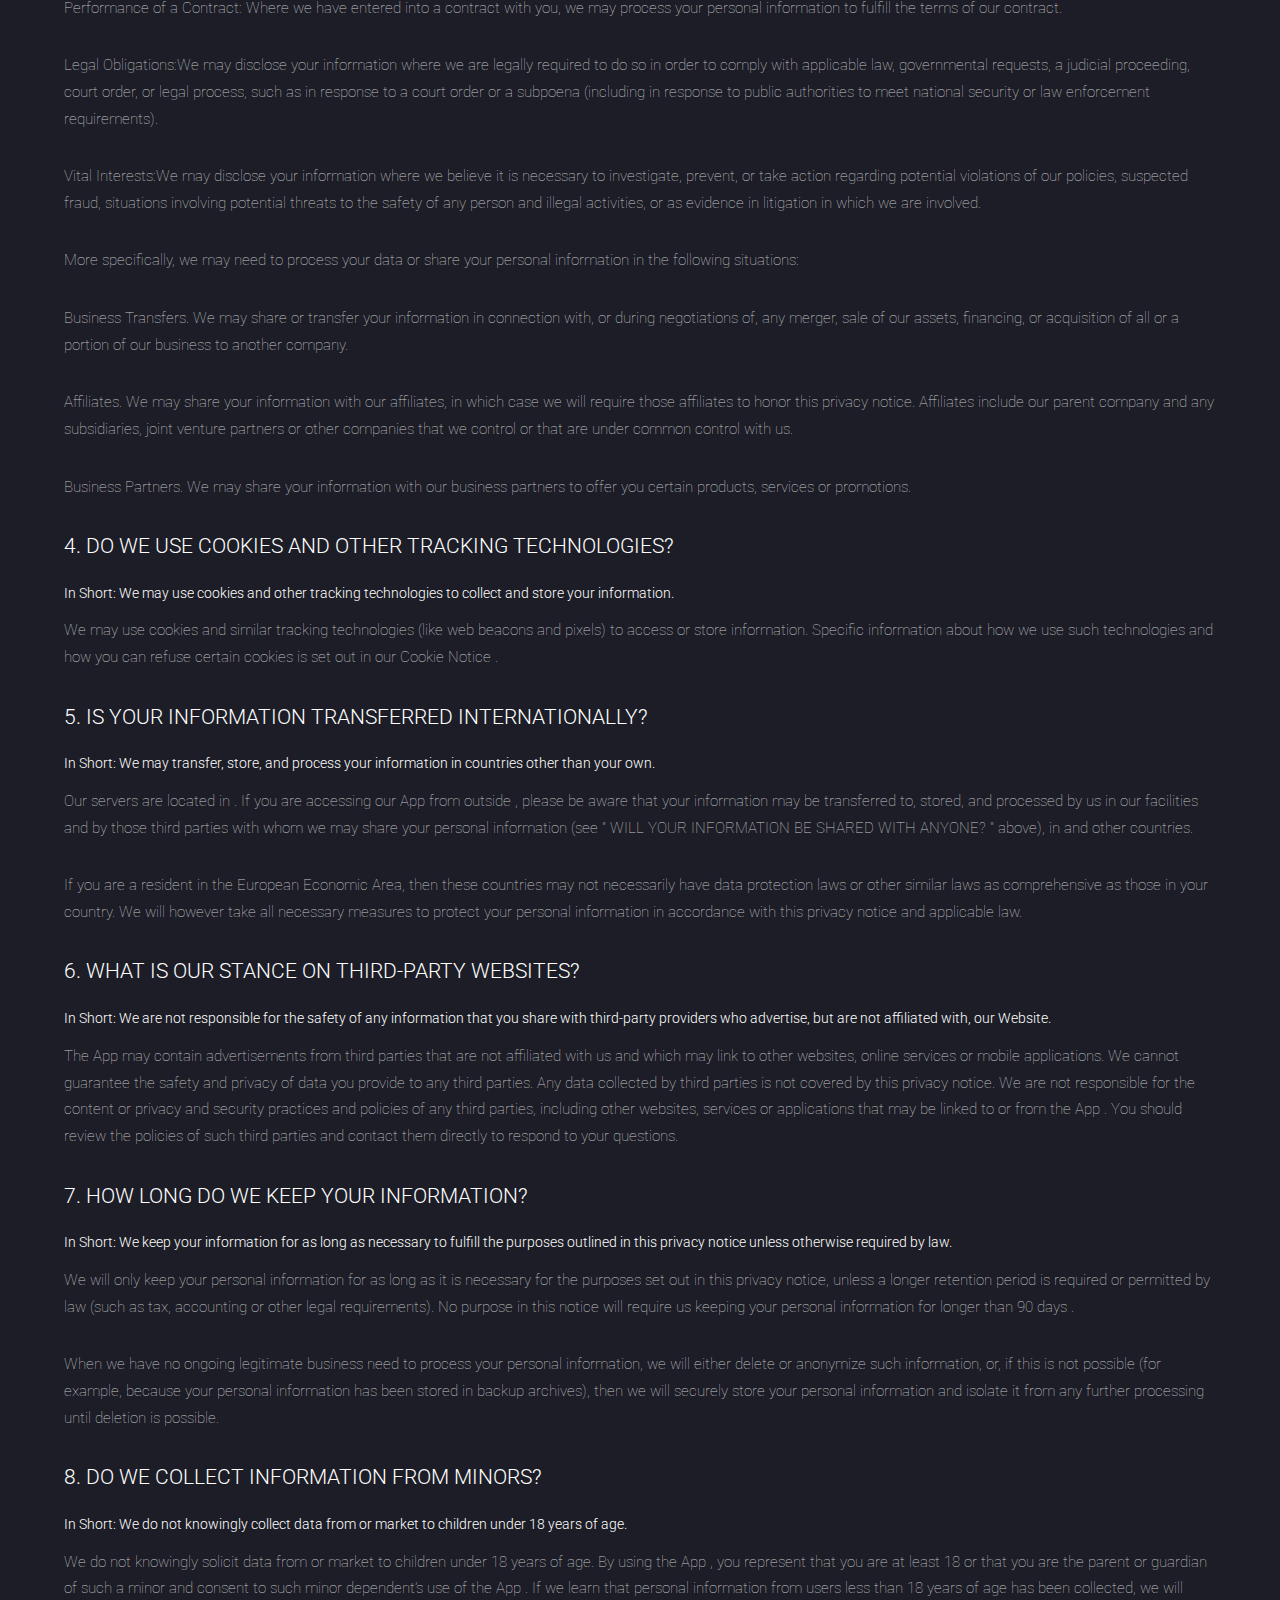
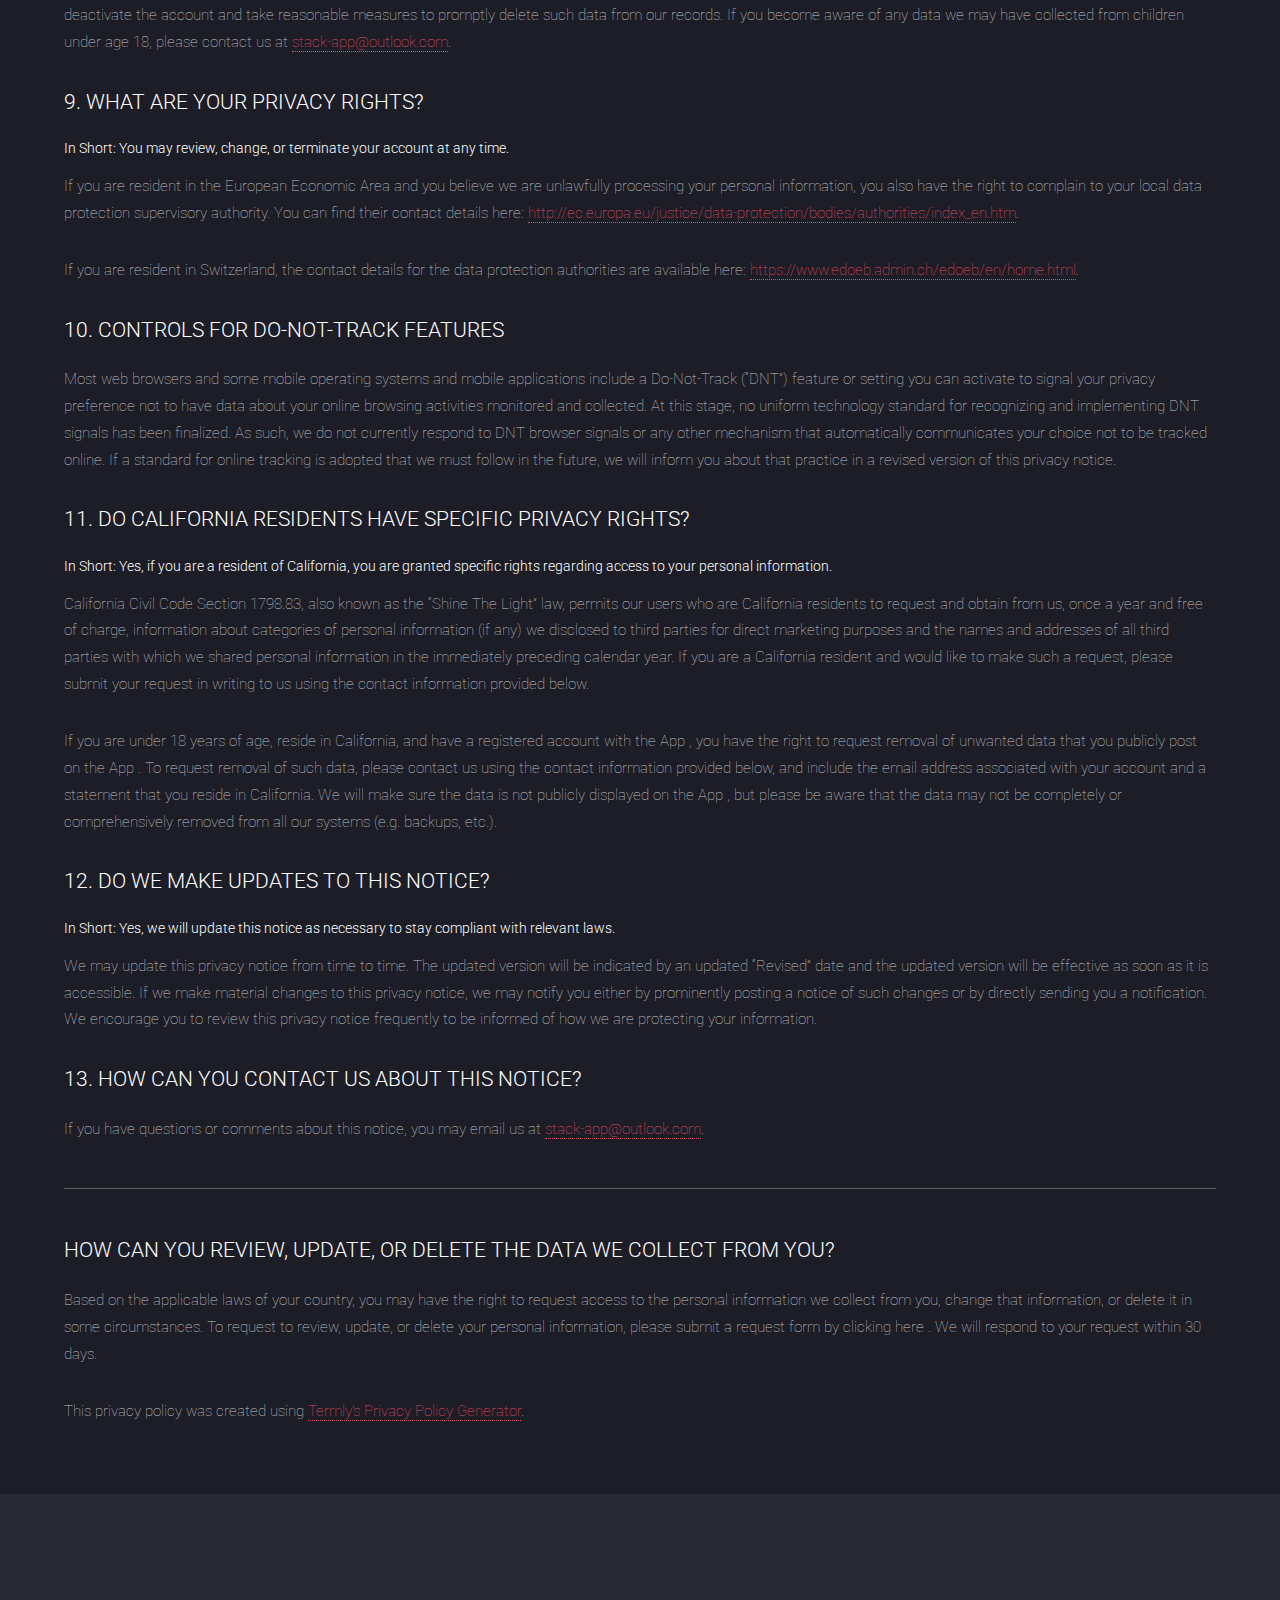
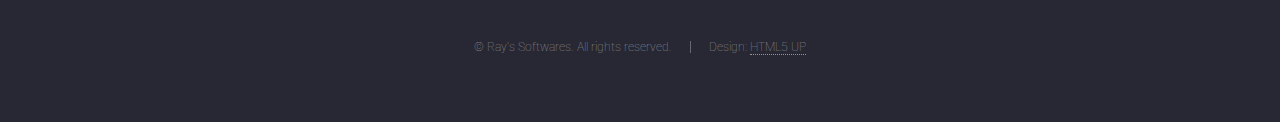
==== commit cbe12afa: "do some link update" ====
--- a/privacy.html
+++ b/privacy.html
@@ -19,13 +19,16 @@
 
 			<!-- Header -->
 				<header id="header">
-					<h1 id="logo"><a href="index">Stack</a></h1>
+					<ul class="actions">
+						<div class="logo navi-logo" style="width:32px;height:32px;"></div>
+						<h1 id="logo" style="position: relative;left: 0.2em;"><a href="https://stack-app.github.io/">Stack</a></h1>
+					</ul>
 					<nav id="nav">
 						<ul>
-							<li><a href="index">Home</a></li>
+							<li><a href="https://stack-app.github.io/">Home</a></li>
 							<li><a href="#">Privacy</a></li>
-							<li><a href="elements.html">Support</a></li>
-							<li><a href="#" class="button primary">DONATE</a></li>
+							<li><a href="support">Support</a></li>
+							<li><a href="#" class="button primary icon solid fa-download">App Store</a></li>
 						</ul>
 					</nav>
 				</header>
@@ -202,15 +205,11 @@
 			<!-- Footer -->
 				<footer id="footer">
 					<ul class="icons">
-						<li><a href="#" class="icon brands alt fa-twitter"><span class="label">Twitter</span></a></li>
-						<li><a href="#" class="icon brands alt fa-facebook-f"><span class="label">Facebook</span></a></li>
-						<li><a href="#" class="icon brands alt fa-linkedin-in"><span class="label">LinkedIn</span></a></li>
-						<li><a href="#" class="icon brands alt fa-instagram"><span class="label">Instagram</span></a></li>
-						<li><a href="#" class="icon brands alt fa-github"><span class="label">GitHub</span></a></li>
-						<li><a href="#" class="icon solid alt fa-envelope"><span class="label">Email</span></a></li>
+						<li><a href="https://twitter.com/StackApp1" class="icon brands alt fa-twitter"><span class="label">Twitter</span></a></li>
+						<li><a href="mailto:stack-app@outlook.com" class="icon solid alt fa-envelope"><span class="label">Email</span></a></li>
 					</ul>
 					<ul class="copyright">
-						<li>&copy; Untitled. All rights reserved.</li><li>Design: <a href="http://html5up.net">HTML5 UP</a></li>
+						<li>&copy; Ray's Softwares. All rights reserved.</li><li>Design: <a href="http://html5up.net">HTML5 UP</a></li>
 					</ul>
 				</footer>
 
--- a/assets/css/main.css
+++ b/assets/css/main.css
@@ -0,0 +1,4111 @@
+@import url("fontawesome-all.min.css");
+@import url("https://fonts.googleapis.com/css?family=Roboto:100,300,100italic,300italic");
+
+/*
+	Landed by HTML5 UP
+	html5up.net | @ajlkn
+	Free for personal and commercial use under the CCA 3.0 license (html5up.net/license)
+*/
+
+html, body, div, span, applet, object,
+iframe, h1, h2, h3, h4, h5, h6, p, blockquote,
+pre, a, abbr, acronym, address, big, cite,
+code, del, dfn, em, img, ins, kbd, q, s, samp,
+small, strike, strong, sub, sup, tt, var, b,
+u, i, center, dl, dt, dd, ol, ul, li, fieldset,
+form, label, legend, table, caption, tbody,
+tfoot, thead, tr, th, td, article, aside,
+canvas, details, embed, figure, figcaption,
+footer, header, hgroup, menu, nav, output, ruby,
+section, summary, time, mark, audio, video {
+	margin: 0;
+	padding: 0;
+	border: 0;
+	font-size: 100%;
+	font: inherit;
+	vertical-align: baseline;}
+
+article, aside, details, figcaption, figure,
+footer, header, hgroup, menu, nav, section {
+	display: block;}
+
+body {
+	line-height: 1;
+}
+
+ol, ul {
+	list-style: none;
+}
+
+blockquote, q {
+	quotes: none;
+}
+
+	blockquote:before, blockquote:after, q:before, q:after {
+		content: '';
+		content: none;
+	}
+
+table {
+	border-collapse: collapse;
+	border-spacing: 0;
+}
+
+body {
+	-webkit-text-size-adjust: none;
+}
+
+mark {
+	background-color: transparent;
+	color: inherit;
+}
+
+input::-moz-focus-inner {
+	border: 0;
+	padding: 0;
+}
+
+input, select, textarea {
+	-moz-appearance: none;
+	-webkit-appearance: none;
+	-ms-appearance: none;
+	appearance: none;
+}
+
+/* Basic */
+
+	html {
+		box-sizing: border-box;
+	}
+
+	*, *:before, *:after {
+		box-sizing: inherit;
+	}
+
+	html, body {
+		background: #1c1d26;
+	}
+
+	body.is-preload *, body.is-preload *:before, body.is-preload *:after {
+		-moz-animation: none !important;
+		-webkit-animation: none !important;
+		-ms-animation: none !important;
+		animation: none !important;
+		-moz-transition: none !important;
+		-webkit-transition: none !important;
+		-ms-transition: none !important;
+		transition: none !important;
+	}
+
+	body, input, select, textarea {
+		color: rgba(255, 255, 255, 0.75);
+		font-family: "Roboto", Helvetica, sans-serif;
+		font-size: 15pt;
+		font-weight: 100;
+		line-height: 1.75em;
+	}
+
+	a {
+		-moz-transition: border-color 0.2s ease-in-out, color 0.2s ease-in-out;
+		-webkit-transition: border-color 0.2s ease-in-out, color 0.2s ease-in-out;
+		-ms-transition: border-color 0.2s ease-in-out, color 0.2s ease-in-out;
+		transition: border-color 0.2s ease-in-out, color 0.2s ease-in-out;
+		border-bottom: dotted 1px;
+		color: #e44c65;
+		text-decoration: none;
+	}
+
+		a:hover {
+			color: #e44c65 !important;
+			border-bottom-color: transparent;
+		}
+
+	strong, b {
+		color: #ffffff;
+		font-weight: 300;
+	}
+
+	em, i {
+		font-style: italic;
+	}
+
+	p {
+		margin: 0 0 2em 0;
+	}
+
+	h1, h2, h3, h4, h5, h6 {
+		color: #ffffff;
+		font-weight: 300;
+		line-height: 1em;
+		margin: 0 0 1em 0;
+	}
+
+		h1 a, h2 a, h3 a, h4 a, h5 a, h6 a {
+			color: inherit;
+			border: 0;
+		}
+
+	h2 {
+		font-size: 2em;
+		line-height: 1.5em;
+		letter-spacing: -0.025em;
+	}
+
+	h3 {
+		font-size: 1.35em;
+		line-height: 1.5em;
+	}
+
+	h4 {
+		font-size: 1.1em;
+		line-height: 1.5em;
+	}
+
+	h5 {
+		font-size: 0.9em;
+		line-height: 1.5em;
+	}
+
+	h6 {
+		font-size: 0.7em;
+		line-height: 1.5em;
+	}
+
+	sub {
+		font-size: 0.8em;
+		position: relative;
+		top: 0.5em;
+	}
+
+	sup {
+		font-size: 0.8em;
+		position: relative;
+		top: -0.5em;
+	}
+
+	hr {
+		border: 0;
+		border-bottom: solid 1px rgba(255, 255, 255, 0.3);
+		margin: 3em 0;
+	}
+
+		hr.major {
+			margin: 4em 0;
+		}
+
+	blockquote {
+		border-left: solid 4px rgba(255, 255, 255, 0.3);
+		font-style: italic;
+		margin: 0 0 2em 0;
+		padding: 0.5em 0 0.5em 2em;
+	}
+
+	code {
+		background: rgba(255, 255, 255, 0.075);
+		border-radius: 4px;
+		font-family: "Courier New", monospace;
+		font-size: 0.9em;
+		margin: 0 0.25em;
+		padding: 0.25em 0.65em;
+	}
+
+	pre {
+		-webkit-overflow-scrolling: touch;
+		font-family: "Courier New", monospace;
+		font-size: 0.9em;
+		margin: 0 0 2em 0;
+	}
+
+		pre code {
+			display: block;
+			line-height: 1.75em;
+			padding: 1em 1.5em;
+			overflow-x: auto;
+		}
+
+	.align-left {
+		text-align: left;
+	}
+
+	.align-center {
+		text-align: center;
+	}
+
+	.align-right {
+		text-align: right;
+	}
+
+/* Loader */
+
+	@-moz-keyframes spinner-show {
+		0% {
+			opacity: 0;
+		}
+
+		100% {
+			opacity: 1;
+		}
+	}
+
+	@-webkit-keyframes spinner-show {
+		0% {
+			opacity: 0;
+		}
+
+		100% {
+			opacity: 1;
+		}
+	}
+
+	@-ms-keyframes spinner-show {
+		0% {
+			opacity: 0;
+		}
+
+		100% {
+			opacity: 1;
+		}
+	}
+
+	@keyframes spinner-show {
+		0% {
+			opacity: 0;
+		}
+
+		100% {
+			opacity: 1;
+		}
+	}
+
+	@-moz-keyframes spinner-hide {
+		0% {
+			color: rgba(255, 255, 255, 0.15);
+			z-index: 100001;
+			-moz-transform: scale(1) rotate(0deg);
+			-webkit-transform: scale(1) rotate(0deg);
+			-ms-transform: scale(1) rotate(0deg);
+			transform: scale(1) rotate(0deg);
+		}
+
+		99% {
+			color: #1c1d26;
+			z-index: 100001;
+			-moz-transform: scale(0.5) rotate(360deg);
+			-webkit-transform: scale(0.5) rotate(360deg);
+			-ms-transform: scale(0.5) rotate(360deg);
+			transform: scale(0.5) rotate(360deg);
+		}
+
+		100% {
+			color: #1c1d26;
+			z-index: -1;
+			-moz-transform: scale(0.5) rotate(360deg);
+			-webkit-transform: scale(0.5) rotate(360deg);
+			-ms-transform: scale(0.5) rotate(360deg);
+			transform: scale(0.5) rotate(360deg);
+		}
+	}
+
+	@-webkit-keyframes spinner-hide {
+		0% {
+			color: rgba(255, 255, 255, 0.15);
+			z-index: 100001;
+			-moz-transform: scale(1) rotate(0deg);
+			-webkit-transform: scale(1) rotate(0deg);
+			-ms-transform: scale(1) rotate(0deg);
+			transform: scale(1) rotate(0deg);
+		}
+
+		99% {
+			color: #1c1d26;
+			z-index: 100001;
+			-moz-transform: scale(0.5) rotate(360deg);
+			-webkit-transform: scale(0.5) rotate(360deg);
+			-ms-transform: scale(0.5) rotate(360deg);
+			transform: scale(0.5) rotate(360deg);
+		}
+
+		100% {
+			color: #1c1d26;
+			z-index: -1;
+			-moz-transform: scale(0.5) rotate(360deg);
+			-webkit-transform: scale(0.5) rotate(360deg);
+			-ms-transform: scale(0.5) rotate(360deg);
+			transform: scale(0.5) rotate(360deg);
+		}
+	}
+
+	@-ms-keyframes spinner-hide {
+		0% {
+			color: rgba(255, 255, 255, 0.15);
+			z-index: 100001;
+			-moz-transform: scale(1) rotate(0deg);
+			-webkit-transform: scale(1) rotate(0deg);
+			-ms-transform: scale(1) rotate(0deg);
+			transform: scale(1) rotate(0deg);
+		}
+
+		99% {
+			color: #1c1d26;
+			z-index: 100001;
+			-moz-transform: scale(0.5) rotate(360deg);
+			-webkit-transform: scale(0.5) rotate(360deg);
+			-ms-transform: scale(0.5) rotate(360deg);
+			transform: scale(0.5) rotate(360deg);
+		}
+
+		100% {
+			color: #1c1d26;
+			z-index: -1;
+			-moz-transform: scale(0.5) rotate(360deg);
+			-webkit-transform: scale(0.5) rotate(360deg);
+			-ms-transform: scale(0.5) rotate(360deg);
+			transform: scale(0.5) rotate(360deg);
+		}
+	}
+
+	@keyframes spinner-hide {
+		0% {
+			color: rgba(255, 255, 255, 0.15);
+			z-index: 100001;
+			-moz-transform: scale(1) rotate(0deg);
+			-webkit-transform: scale(1) rotate(0deg);
+			-ms-transform: scale(1) rotate(0deg);
+			transform: scale(1) rotate(0deg);
+		}
+
+		99% {
+			color: #1c1d26;
+			z-index: 100001;
+			-moz-transform: scale(0.5) rotate(360deg);
+			-webkit-transform: scale(0.5) rotate(360deg);
+			-ms-transform: scale(0.5) rotate(360deg);
+			transform: scale(0.5) rotate(360deg);
+		}
+
+		100% {
+			color: #1c1d26;
+			z-index: -1;
+			-moz-transform: scale(0.5) rotate(360deg);
+			-webkit-transform: scale(0.5) rotate(360deg);
+			-ms-transform: scale(0.5) rotate(360deg);
+			transform: scale(0.5) rotate(360deg);
+		}
+	}
+
+	@-moz-keyframes spinner-rotate {
+		0% {
+			-moz-transform: scale(1) rotate(0deg);
+			-webkit-transform: scale(1) rotate(0deg);
+			-ms-transform: scale(1) rotate(0deg);
+			transform: scale(1) rotate(0deg);
+		}
+
+		100% {
+			-moz-transform: scale(1) rotate(360deg);
+			-webkit-transform: scale(1) rotate(360deg);
+			-ms-transform: scale(1) rotate(360deg);
+			transform: scale(1) rotate(360deg);
+		}
+	}
+
+	@-webkit-keyframes spinner-rotate {
+		0% {
+			-moz-transform: scale(1) rotate(0deg);
+			-webkit-transform: scale(1) rotate(0deg);
+			-ms-transform: scale(1) rotate(0deg);
+			transform: scale(1) rotate(0deg);
+		}
+
+		100% {
+			-moz-transform: scale(1) rotate(360deg);
+			-webkit-transform: scale(1) rotate(360deg);
+			-ms-transform: scale(1) rotate(360deg);
+			transform: scale(1) rotate(360deg);
+		}
+	}
+
+	@-ms-keyframes spinner-rotate {
+		0% {
+			-moz-transform: scale(1) rotate(0deg);
+			-webkit-transform: scale(1) rotate(0deg);
+			-ms-transform: scale(1) rotate(0deg);
+			transform: scale(1) rotate(0deg);
+		}
+
+		100% {
+			-moz-transform: scale(1) rotate(360deg);
+			-webkit-transform: scale(1) rotate(360deg);
+			-ms-transform: scale(1) rotate(360deg);
+			transform: scale(1) rotate(360deg);
+		}
+	}
+
+	@keyframes spinner-rotate {
+		0% {
+			-moz-transform: scale(1) rotate(0deg);
+			-webkit-transform: scale(1) rotate(0deg);
+			-ms-transform: scale(1) rotate(0deg);
+			transform: scale(1) rotate(0deg);
+		}
+
+		100% {
+			-moz-transform: scale(1) rotate(360deg);
+			-webkit-transform: scale(1) rotate(360deg);
+			-ms-transform: scale(1) rotate(360deg);
+			transform: scale(1) rotate(360deg);
+		}
+	}
+
+	@-moz-keyframes overlay-hide {
+		0% {
+			opacity: 1;
+			z-index: 100000;
+		}
+
+		15% {
+			opacity: 1;
+			z-index: 100000;
+		}
+
+		99% {
+			opacity: 0;
+			z-index: 100000;
+		}
+
+		100% {
+			opacity: 0;
+			z-index: -1;
+		}
+	}
+
+	@-webkit-keyframes overlay-hide {
+		0% {
+			opacity: 1;
+			z-index: 100000;
+		}
+
+		15% {
+			opacity: 1;
+			z-index: 100000;
+		}
+
+		99% {
+			opacity: 0;
+			z-index: 100000;
+		}
+
+		100% {
+			opacity: 0;
+			z-index: -1;
+		}
+	}
+
+	@-ms-keyframes overlay-hide {
+		0% {
+			opacity: 1;
+			z-index: 100000;
+		}
+
+		15% {
+			opacity: 1;
+			z-index: 100000;
+		}
+
+		99% {
+			opacity: 0;
+			z-index: 100000;
+		}
+
+		100% {
+			opacity: 0;
+			z-index: -1;
+		}
+	}
+
+	@keyframes overlay-hide {
+		0% {
+			opacity: 1;
+			z-index: 100000;
+		}
+
+		15% {
+			opacity: 1;
+			z-index: 100000;
+		}
+
+		99% {
+			opacity: 0;
+			z-index: 100000;
+		}
+
+		100% {
+			opacity: 0;
+			z-index: -1;
+		}
+	}
+
+	body.landing {
+		text-decoration: none;
+	}
+
+		body.landing:before {
+			-moz-osx-font-smoothing: grayscale;
+			-webkit-font-smoothing: antialiased;
+			display: inline-block;
+			font-style: normal;
+			font-variant: normal;
+			text-rendering: auto;
+			line-height: 1;
+			text-transform: none !important;
+			font-family: 'Font Awesome 5 Free';
+			font-weight: 900;
+		}
+
+		body.landing:before {
+			-moz-animation: spinner-show 1.5s 1 0.25s ease forwards, spinner-hide 0.25s ease-in-out forwards !important;
+			-webkit-animation: spinner-show 1.5s 1 0.25s ease forwards, spinner-hide 0.25s ease-in-out forwards !important;
+			-ms-animation: spinner-show 1.5s 1 0.25s ease forwards, spinner-hide 0.25s ease-in-out forwards !important;
+			animation: spinner-show 1.5s 1 0.25s ease forwards, spinner-hide 0.25s ease-in-out forwards !important;
+			-moz-transform-origin: 50% 50%;
+			-webkit-transform-origin: 50% 50%;
+			-ms-transform-origin: 50% 50%;
+			transform-origin: 50% 50%;
+			color: rgba(255, 255, 255, 0.15);
+			content: '\f1ce';
+			cursor: default;
+			display: block;
+			font-size: 2em;
+			height: 2em;
+			left: 50%;
+			line-height: 2em;
+			margin: -1em 0 0 -1em;
+			opacity: 0;
+			position: fixed;
+			text-align: center;
+			top: 50%;
+			width: 2em;
+			z-index: -1;
+		}
+
+		body.landing:after {
+			-moz-animation: overlay-hide 1.5s ease-in forwards !important;
+			-webkit-animation: overlay-hide 1.5s ease-in forwards !important;
+			-ms-animation: overlay-hide 1.5s ease-in forwards !important;
+			animation: overlay-hide 1.5s ease-in forwards !important;
+			background: #1c1d26;
+			content: '';
+			display: block;
+			height: 100%;
+			left: 0;
+			opacity: 0;
+			position: fixed;
+			top: 0;
+			width: 100%;
+			z-index: -1;
+		}
+
+		body.landing.is-preload:before {
+			-moz-animation: spinner-show 1.5s 1 0.25s ease forwards, spinner-rotate 0.75s infinite linear !important;
+			-webkit-animation: spinner-show 1.5s 1 0.25s ease forwards, spinner-rotate 0.75s infinite linear !important;
+			-ms-animation: spinner-show 1.5s 1 0.25s ease forwards, spinner-rotate 0.75s infinite linear !important;
+			animation: spinner-show 1.5s 1 0.25s ease forwards, spinner-rotate 0.75s infinite linear !important;
+			z-index: 100001;
+		}
+
+		body.landing.is-preload:after {
+			-moz-animation: none !important;
+			-webkit-animation: none !important;
+			-ms-animation: none !important;
+			animation: none !important;
+			opacity: 1;
+			z-index: 100000;
+		}
+
+	@media (-webkit-min-device-pixel-ratio: 2) {
+
+		body.landing:before {
+			line-height: 2.025em;
+		}
+
+	}
+
+/* Container */
+
+	.container {
+		margin: 0 auto;
+		max-width: calc(100% - 4em);
+		width: 70em;
+	}
+
+		.container.xsmall {
+			width: 17.5em;
+		}
+
+		.container.small {
+			width: 35em;
+		}
+
+		.container.medium {
+			width: 52.5em;
+		}
+
+		.container.large {
+			width: 87.5em;
+		}
+
+		.container.xlarge {
+			width: 105em;
+		}
+
+		.container.max {
+			width: 100%;
+		}
+
+		@media screen and (max-width: 1280px) {
+
+			.container {
+				width: 90%;
+				max-width: 100%;
+			}
+
+		}
+
+		@media screen and (max-width: 980px) {
+
+			.container {
+				width: 100% !important;
+			}
+
+		}
+
+/* Row */
+
+	.row {
+		display: flex;
+		flex-wrap: wrap;
+		box-sizing: border-box;
+		align-items: stretch;
+	}
+
+		.row > * {
+			box-sizing: border-box;
+		}
+
+		.row.gtr-uniform > * > :last-child {
+			margin-bottom: 0;
+		}
+
+		.row.aln-left {
+			justify-content: flex-start;
+		}
+
+		.row.aln-center {
+			justify-content: center;
+		}
+
+		.row.aln-right {
+			justify-content: flex-end;
+		}
+
+		.row.aln-top {
+			align-items: flex-start;
+		}
+
+		.row.aln-middle {
+			align-items: center;
+		}
+
+		.row.aln-bottom {
+			align-items: flex-end;
+		}
+
+		.row > .imp {
+			order: -1;
+		}
+
+		.row > .col-1 {
+			width: 8.33333%;
+		}
+
+		.row > .off-1 {
+			margin-left: 8.33333%;
+		}
+
+		.row > .col-2 {
+			width: 16.66667%;
+		}
+
+		.row > .off-2 {
+			margin-left: 16.66667%;
+		}
+
+		.row > .col-3 {
+			width: 25%;
+		}
+
+		.row > .off-3 {
+			margin-left: 25%;
+		}
+
+		.row > .col-4 {
+			width: 33.33333%;
+		}
+
+		.row > .off-4 {
+			margin-left: 33.33333%;
+		}
+
+		.row > .col-5 {
+			width: 41.66667%;
+		}
+
+		.row > .off-5 {
+			margin-left: 41.66667%;
+		}
+
+		.row > .col-6 {
+			width: 50%;
+		}
+
+		.row > .off-6 {
+			margin-left: 50%;
+		}
+
+		.row > .col-7 {
+			width: 58.33333%;
+		}
+
+		.row > .off-7 {
+			margin-left: 58.33333%;
+		}
+
+		.row > .col-8 {
+			width: 66.66667%;
+		}
+
+		.row > .off-8 {
+			margin-left: 66.66667%;
+		}
+
+		.row > .col-9 {
+			width: 75%;
+		}
+
+		.row > .off-9 {
+			margin-left: 75%;
+		}
+
+		.row > .col-10 {
+			width: 83.33333%;
+		}
+
+		.row > .off-10 {
+			margin-left: 83.33333%;
+		}
+
+		.row > .col-11 {
+			width: 91.66667%;
+		}
+
+		.row > .off-11 {
+			margin-left: 91.66667%;
+		}
+
+		.row > .col-12 {
+			width: 100%;
+		}
+
+		.row > .off-12 {
+			margin-left: 100%;
+		}
+
+		.row.gtr-0 {
+			margin-top: 0;
+			margin-left: 0em;
+		}
+
+			.row.gtr-0 > * {
+				padding: 0 0 0 0em;
+			}
+
+			.row.gtr-0.gtr-uniform {
+				margin-top: 0em;
+			}
+
+				.row.gtr-0.gtr-uniform > * {
+					padding-top: 0em;
+				}
+
+		.row.gtr-25 {
+			margin-top: 0;
+			margin-left: -0.625em;
+		}
+
+			.row.gtr-25 > * {
+				padding: 0 0 0 0.625em;
+			}
+
+			.row.gtr-25.gtr-uniform {
+				margin-top: -0.625em;
+			}
+
+				.row.gtr-25.gtr-uniform > * {
+					padding-top: 0.625em;
+				}
+
+		.row.gtr-50 {
+			margin-top: 0;
+			margin-left: -1.25em;
+		}
+
+			.row.gtr-50 > * {
+				padding: 0 0 0 1.25em;
+			}
+
+			.row.gtr-50.gtr-uniform {
+				margin-top: -1.25em;
+			}
+
+				.row.gtr-50.gtr-uniform > * {
+					padding-top: 1.25em;
+				}
+
+		.row {
+			margin-top: 0;
+			margin-left: -2.5em;
+		}
+
+			.row > * {
+				padding: 0 0 0 2.5em;
+			}
+
+			.row.gtr-uniform {
+				margin-top: -2.5em;
+			}
+
+				.row.gtr-uniform > * {
+					padding-top: 2.5em;
+				}
+
+		.row.gtr-150 {
+			margin-top: 0;
+			margin-left: -3.75em;
+		}
+
+			.row.gtr-150 > * {
+				padding: 0 0 0 3.75em;
+			}
+
+			.row.gtr-150.gtr-uniform {
+				margin-top: -3.75em;
+			}
+
+				.row.gtr-150.gtr-uniform > * {
+					padding-top: 3.75em;
+				}
+
+		.row.gtr-200 {
+			margin-top: 0;
+			margin-left: -5em;
+		}
+
+			.row.gtr-200 > * {
+				padding: 0 0 0 5em;
+			}
+
+			.row.gtr-200.gtr-uniform {
+				margin-top: -5em;
+			}
+
+				.row.gtr-200.gtr-uniform > * {
+					padding-top: 5em;
+				}
+
+		@media screen and (max-width: 1680px) {
+
+			.row {
+				display: flex;
+				flex-wrap: wrap;
+				box-sizing: border-box;
+				align-items: stretch;
+			}
+
+				.row > * {
+					box-sizing: border-box;
+				}
+
+				.row.gtr-uniform > * > :last-child {
+					margin-bottom: 0;
+				}
+
+				.row.aln-left {
+					justify-content: flex-start;
+				}
+
+				.row.aln-center {
+					justify-content: center;
+				}
+
+				.row.aln-right {
+					justify-content: flex-end;
+				}
+
+				.row.aln-top {
+					align-items: flex-start;
+				}
+
+				.row.aln-middle {
+					align-items: center;
+				}
+
+				.row.aln-bottom {
+					align-items: flex-end;
+				}
+
+				.row > .imp-xlarge {
+					order: -1;
+				}
+
+				.row > .col-1-xlarge {
+					width: 8.33333%;
+				}
+
+				.row > .off-1-xlarge {
+					margin-left: 8.33333%;
+				}
+
+				.row > .col-2-xlarge {
+					width: 16.66667%;
+				}
+
+				.row > .off-2-xlarge {
+					margin-left: 16.66667%;
+				}
+
+				.row > .col-3-xlarge {
+					width: 25%;
+				}
+
+				.row > .off-3-xlarge {
+					margin-left: 25%;
+				}
+
+				.row > .col-4-xlarge {
+					width: 33.33333%;
+				}
+
+				.row > .off-4-xlarge {
+					margin-left: 33.33333%;
+				}
+
+				.row > .col-5-xlarge {
+					width: 41.66667%;
+				}
+
+				.row > .off-5-xlarge {
+					margin-left: 41.66667%;
+				}
+
+				.row > .col-6-xlarge {
+					width: 50%;
+				}
+
+				.row > .off-6-xlarge {
+					margin-left: 50%;
+				}
+
+				.row > .col-7-xlarge {
+					width: 58.33333%;
+				}
+
+				.row > .off-7-xlarge {
+					margin-left: 58.33333%;
+				}
+
+				.row > .col-8-xlarge {
+					width: 66.66667%;
+				}
+
+				.row > .off-8-xlarge {
+					margin-left: 66.66667%;
+				}
+
+				.row > .col-9-xlarge {
+					width: 75%;
+				}
+
+				.row > .off-9-xlarge {
+					margin-left: 75%;
+				}
+
+				.row > .col-10-xlarge {
+					width: 83.33333%;
+				}
+
+				.row > .off-10-xlarge {
+					margin-left: 83.33333%;
+				}
+
+				.row > .col-11-xlarge {
+					width: 91.66667%;
+				}
+
+				.row > .off-11-xlarge {
+					margin-left: 91.66667%;
+				}
+
+				.row > .col-12-xlarge {
+					width: 100%;
+				}
+
+				.row > .off-12-xlarge {
+					margin-left: 100%;
+				}
+
+				.row.gtr-0 {
+					margin-top: 0;
+					margin-left: 0em;
+				}
+
+					.row.gtr-0 > * {
+						padding: 0 0 0 0em;
+					}
+
+					.row.gtr-0.gtr-uniform {
+						margin-top: 0em;
+					}
+
+						.row.gtr-0.gtr-uniform > * {
+							padding-top: 0em;
+						}
+
+				.row.gtr-25 {
+					margin-top: 0;
+					margin-left: -0.625em;
+				}
+
+					.row.gtr-25 > * {
+						padding: 0 0 0 0.625em;
+					}
+
+					.row.gtr-25.gtr-uniform {
+						margin-top: -0.625em;
+					}
+
+						.row.gtr-25.gtr-uniform > * {
+							padding-top: 0.625em;
+						}
+
+				.row.gtr-50 {
+					margin-top: 0;
+					margin-left: -1.25em;
+				}
+
+					.row.gtr-50 > * {
+						padding: 0 0 0 1.25em;
+					}
+
+					.row.gtr-50.gtr-uniform {
+						margin-top: -1.25em;
+					}
+
+						.row.gtr-50.gtr-uniform > * {
+							padding-top: 1.25em;
+						}
+
+				.row {
+					margin-top: 0;
+					margin-left: -2.5em;
+				}
+
+					.row > * {
+						padding: 0 0 0 2.5em;
+					}
+
+					.row.gtr-uniform {
+						margin-top: -2.5em;
+					}
+
+						.row.gtr-uniform > * {
+							padding-top: 2.5em;
+						}
+
+				.row.gtr-150 {
+					margin-top: 0;
+					margin-left: -3.75em;
+				}
+
+					.row.gtr-150 > * {
+						padding: 0 0 0 3.75em;
+					}
+
+					.row.gtr-150.gtr-uniform {
+						margin-top: -3.75em;
+					}
+
+						.row.gtr-150.gtr-uniform > * {
+							padding-top: 3.75em;
+						}
+
+				.row.gtr-200 {
+					margin-top: 0;
+					margin-left: -5em;
+				}
+
+					.row.gtr-200 > * {
+						padding: 0 0 0 5em;
+					}
+
+					.row.gtr-200.gtr-uniform {
+						margin-top: -5em;
+					}
+
+						.row.gtr-200.gtr-uniform > * {
+							padding-top: 5em;
+						}
+
+		}
+
+		@media screen and (max-width: 1280px) {
+
+			.row {
+				display: flex;
+				flex-wrap: wrap;
+				box-sizing: border-box;
+				align-items: stretch;
+			}
+
+				.row > * {
+					box-sizing: border-box;
+				}
+
+				.row.gtr-uniform > * > :last-child {
+					margin-bottom: 0;
+				}
+
+				.row.aln-left {
+					justify-content: flex-start;
+				}
+
+				.row.aln-center {
+					justify-content: center;
+				}
+
+				.row.aln-right {
+					justify-content: flex-end;
+				}
+
+				.row.aln-top {
+					align-items: flex-start;
+				}
+
+				.row.aln-middle {
+					align-items: center;
+				}
+
+				.row.aln-bottom {
+					align-items: flex-end;
+				}
+
+				.row > .imp-large {
+					order: -1;
+				}
+
+				.row > .col-1-large {
+					width: 8.33333%;
+				}
+
+				.row > .off-1-large {
+					margin-left: 8.33333%;
+				}
+
+				.row > .col-2-large {
+					width: 16.66667%;
+				}
+
+				.row > .off-2-large {
+					margin-left: 16.66667%;
+				}
+
+				.row > .col-3-large {
+					width: 25%;
+				}
+
+				.row > .off-3-large {
+					margin-left: 25%;
+				}
+
+				.row > .col-4-large {
+					width: 33.33333%;
+				}
+
+				.row > .off-4-large {
+					margin-left: 33.33333%;
+				}
+
+				.row > .col-5-large {
+					width: 41.66667%;
+				}
+
+				.row > .off-5-large {
+					margin-left: 41.66667%;
+				}
+
+				.row > .col-6-large {
+					width: 50%;
+				}
+
+				.row > .off-6-large {
+					margin-left: 50%;
+				}
+
+				.row > .col-7-large {
+					width: 58.33333%;
+				}
+
+				.row > .off-7-large {
+					margin-left: 58.33333%;
+				}
+
+				.row > .col-8-large {
+					width: 66.66667%;
+				}
+
+				.row > .off-8-large {
+					margin-left: 66.66667%;
+				}
+
+				.row > .col-9-large {
+					width: 75%;
+				}
+
+				.row > .off-9-large {
+					margin-left: 75%;
+				}
+
+				.row > .col-10-large {
+					width: 83.33333%;
+				}
+
+				.row > .off-10-large {
+					margin-left: 83.33333%;
+				}
+
+				.row > .col-11-large {
+					width: 91.66667%;
+				}
+
+				.row > .off-11-large {
+					margin-left: 91.66667%;
+				}
+
+				.row > .col-12-large {
+					width: 100%;
+				}
+
+				.row > .off-12-large {
+					margin-left: 100%;
+				}
+
+				.row.gtr-0 {
+					margin-top: 0;
+					margin-left: 0em;
+				}
+
+					.row.gtr-0 > * {
+						padding: 0 0 0 0em;
+					}
+
+					.row.gtr-0.gtr-uniform {
+						margin-top: 0em;
+					}
+
+						.row.gtr-0.gtr-uniform > * {
+							padding-top: 0em;
+						}
+
+				.row.gtr-25 {
+					margin-top: 0;
+					margin-left: -0.625em;
+				}
+
+					.row.gtr-25 > * {
+						padding: 0 0 0 0.625em;
+					}
+
+					.row.gtr-25.gtr-uniform {
+						margin-top: -0.625em;
+					}
+
+						.row.gtr-25.gtr-uniform > * {
+							padding-top: 0.625em;
+						}
+
+				.row.gtr-50 {
+					margin-top: 0;
+					margin-left: -1.25em;
+				}
+
+					.row.gtr-50 > * {
+						padding: 0 0 0 1.25em;
+					}
+
+					.row.gtr-50.gtr-uniform {
+						margin-top: -1.25em;
+					}
+
+						.row.gtr-50.gtr-uniform > * {
+							padding-top: 1.25em;
+						}
+
+				.row {
+					margin-top: 0;
+					margin-left: -2.5em;
+				}
+
+					.row > * {
+						padding: 0 0 0 2.5em;
+					}
+
+					.row.gtr-uniform {
+						margin-top: -2.5em;
+					}
+
+						.row.gtr-uniform > * {
+							padding-top: 2.5em;
+						}
+
+				.row.gtr-150 {
+					margin-top: 0;
+					margin-left: -3.75em;
+				}
+
+					.row.gtr-150 > * {
+						padding: 0 0 0 3.75em;
+					}
+
+					.row.gtr-150.gtr-uniform {
+						margin-top: -3.75em;
+					}
+
+						.row.gtr-150.gtr-uniform > * {
+							padding-top: 3.75em;
+						}
+
+				.row.gtr-200 {
+					margin-top: 0;
+					margin-left: -5em;
+				}
+
+					.row.gtr-200 > * {
+						padding: 0 0 0 5em;
+					}
+
+					.row.gtr-200.gtr-uniform {
+						margin-top: -5em;
+					}
+
+						.row.gtr-200.gtr-uniform > * {
+							padding-top: 5em;
+						}
+
+		}
+
+		@media screen and (max-width: 980px) {
+
+			.row {
+				display: flex;
+				flex-wrap: wrap;
+				box-sizing: border-box;
+				align-items: stretch;
+			}
+
+				.row > * {
+					box-sizing: border-box;
+				}
+
+				.row.gtr-uniform > * > :last-child {
+					margin-bottom: 0;
+				}
+
+				.row.aln-left {
+					justify-content: flex-start;
+				}
+
+				.row.aln-center {
+					justify-content: center;
+				}
+
+				.row.aln-right {
+					justify-content: flex-end;
+				}
+
+				.row.aln-top {
+					align-items: flex-start;
+				}
+
+				.row.aln-middle {
+					align-items: center;
+				}
+
+				.row.aln-bottom {
+					align-items: flex-end;
+				}
+
+				.row > .imp-medium {
+					order: -1;
+				}
+
+				.row > .col-1-medium {
+					width: 8.33333%;
+				}
+
+				.row > .off-1-medium {
+					margin-left: 8.33333%;
+				}
+
+				.row > .col-2-medium {
+					width: 16.66667%;
+				}
+
+				.row > .off-2-medium {
+					margin-left: 16.66667%;
+				}
+
+				.row > .col-3-medium {
+					width: 25%;
+				}
+
+				.row > .off-3-medium {
+					margin-left: 25%;
+				}
+
+				.row > .col-4-medium {
+					width: 33.33333%;
+				}
+
+				.row > .off-4-medium {
+					margin-left: 33.33333%;
+				}
+
+				.row > .col-5-medium {
+					width: 41.66667%;
+				}
+
+				.row > .off-5-medium {
+					margin-left: 41.66667%;
+				}
+
+				.row > .col-6-medium {
+					width: 50%;
+				}
+
+				.row > .off-6-medium {
+					margin-left: 50%;
+				}
+
+				.row > .col-7-medium {
+					width: 58.33333%;
+				}
+
+				.row > .off-7-medium {
+					margin-left: 58.33333%;
+				}
+
+				.row > .col-8-medium {
+					width: 66.66667%;
+				}
+
+				.row > .off-8-medium {
+					margin-left: 66.66667%;
+				}
+
+				.row > .col-9-medium {
+					width: 75%;
+				}
+
+				.row > .off-9-medium {
+					margin-left: 75%;
+				}
+
+				.row > .col-10-medium {
+					width: 83.33333%;
+				}
+
+				.row > .off-10-medium {
+					margin-left: 83.33333%;
+				}
+
+				.row > .col-11-medium {
+					width: 91.66667%;
+				}
+
+				.row > .off-11-medium {
+					margin-left: 91.66667%;
+				}
+
+				.row > .col-12-medium {
+					width: 100%;
+				}
+
+				.row > .off-12-medium {
+					margin-left: 100%;
+				}
+
+				.row.gtr-0 {
+					margin-top: 0;
+					margin-left: 0em;
+				}
+
+					.row.gtr-0 > * {
+						padding: 0 0 0 0em;
+					}
+
+					.row.gtr-0.gtr-uniform {
+						margin-top: 0em;
+					}
+
+						.row.gtr-0.gtr-uniform > * {
+							padding-top: 0em;
+						}
+
+				.row.gtr-25 {
+					margin-top: 0;
+					margin-left: -0.625em;
+				}
+
+					.row.gtr-25 > * {
+						padding: 0 0 0 0.625em;
+					}
+
+					.row.gtr-25.gtr-uniform {
+						margin-top: -0.625em;
+					}
+
+						.row.gtr-25.gtr-uniform > * {
+							padding-top: 0.625em;
+						}
+
+				.row.gtr-50 {
+					margin-top: 0;
+					margin-left: -1.25em;
+				}
+
+					.row.gtr-50 > * {
+						padding: 0 0 0 1.25em;
+					}
+
+					.row.gtr-50.gtr-uniform {
+						margin-top: -1.25em;
+					}
+
+						.row.gtr-50.gtr-uniform > * {
+							padding-top: 1.25em;
+						}
+
+				.row {
+					margin-top: 0;
+					margin-left: -2.5em;
+				}
+
+					.row > * {
+						padding: 0 0 0 2.5em;
+					}
+
+					.row.gtr-uniform {
+						margin-top: -2.5em;
+					}
+
+						.row.gtr-uniform > * {
+							padding-top: 2.5em;
+						}
+
+				.row.gtr-150 {
+					margin-top: 0;
+					margin-left: -3.75em;
+				}
+
+					.row.gtr-150 > * {
+						padding: 0 0 0 3.75em;
+					}
+
+					.row.gtr-150.gtr-uniform {
+						margin-top: -3.75em;
+					}
+
+						.row.gtr-150.gtr-uniform > * {
+							padding-top: 3.75em;
+						}
+
+				.row.gtr-200 {
+					margin-top: 0;
+					margin-left: -5em;
+				}
+
+					.row.gtr-200 > * {
+						padding: 0 0 0 5em;
+					}
+
+					.row.gtr-200.gtr-uniform {
+						margin-top: -5em;
+					}
+
+						.row.gtr-200.gtr-uniform > * {
+							padding-top: 5em;
+						}
+
+		}
+
+		@media screen and (max-width: 736px) {
+
+			.row {
+				display: flex;
+				flex-wrap: wrap;
+				box-sizing: border-box;
+				align-items: stretch;
+			}
+
+				.row > * {
+					box-sizing: border-box;
+				}
+
+				.row.gtr-uniform > * > :last-child {
+					margin-bottom: 0;
+				}
+
+				.row.aln-left {
+					justify-content: flex-start;
+				}
+
+				.row.aln-center {
+					justify-content: center;
+				}
+
+				.row.aln-right {
+					justify-content: flex-end;
+				}
+
+				.row.aln-top {
+					align-items: flex-start;
+				}
+
+				.row.aln-middle {
+					align-items: center;
+				}
+
+				.row.aln-bottom {
+					align-items: flex-end;
+				}
+
+				.row > .imp-small {
+					order: -1;
+				}
+
+				.row > .col-1-small {
+					width: 8.33333%;
+				}
+
+				.row > .off-1-small {
+					margin-left: 8.33333%;
+				}
+
+				.row > .col-2-small {
+					width: 16.66667%;
+				}
+
+				.row > .off-2-small {
+					margin-left: 16.66667%;
+				}
+
+				.row > .col-3-small {
+					width: 25%;
+				}
+
+				.row > .off-3-small {
+					margin-left: 25%;
+				}
+
+				.row > .col-4-small {
+					width: 33.33333%;
+				}
+
+				.row > .off-4-small {
+					margin-left: 33.33333%;
+				}
+
+				.row > .col-5-small {
+					width: 41.66667%;
+				}
+
+				.row > .off-5-small {
+					margin-left: 41.66667%;
+				}
+
+				.row > .col-6-small {
+					width: 50%;
+				}
+
+				.row > .off-6-small {
+					margin-left: 50%;
+				}
+
+				.row > .col-7-small {
+					width: 58.33333%;
+				}
+
+				.row > .off-7-small {
+					margin-left: 58.33333%;
+				}
+
+				.row > .col-8-small {
+					width: 66.66667%;
+				}
+
+				.row > .off-8-small {
+					margin-left: 66.66667%;
+				}
+
+				.row > .col-9-small {
+					width: 75%;
+				}
+
+				.row > .off-9-small {
+					margin-left: 75%;
+				}
+
+				.row > .col-10-small {
+					width: 83.33333%;
+				}
+
+				.row > .off-10-small {
+					margin-left: 83.33333%;
+				}
+
+				.row > .col-11-small {
+					width: 91.66667%;
+				}
+
+				.row > .off-11-small {
+					margin-left: 91.66667%;
+				}
+
+				.row > .col-12-small {
+					width: 100%;
+				}
+
+				.row > .off-12-small {
+					margin-left: 100%;
+				}
+
+				.row.gtr-0 {
+					margin-top: 0;
+					margin-left: 0em;
+				}
+
+					.row.gtr-0 > * {
+						padding: 0 0 0 0em;
+					}
+
+					.row.gtr-0.gtr-uniform {
+						margin-top: 0em;
+					}
+
+						.row.gtr-0.gtr-uniform > * {
+							padding-top: 0em;
+						}
+
+				.row.gtr-25 {
+					margin-top: 0;
+					margin-left: -0.625em;
+				}
+
+					.row.gtr-25 > * {
+						padding: 0 0 0 0.625em;
+					}
+
+					.row.gtr-25.gtr-uniform {
+						margin-top: -0.625em;
+					}
+
+						.row.gtr-25.gtr-uniform > * {
+							padding-top: 0.625em;
+						}
+
+				.row.gtr-50 {
+					margin-top: 0;
+					margin-left: -1.25em;
+				}
+
+					.row.gtr-50 > * {
+						padding: 0 0 0 1.25em;
+					}
+
+					.row.gtr-50.gtr-uniform {
+						margin-top: -1.25em;
+					}
+
+						.row.gtr-50.gtr-uniform > * {
+							padding-top: 1.25em;
+						}
+
+				.row {
+					margin-top: 0;
+					margin-left: -2.5em;
+				}
+
+					.row > * {
+						padding: 0 0 0 2.5em;
+					}
+
+					.row.gtr-uniform {
+						margin-top: -2.5em;
+					}
+
+						.row.gtr-uniform > * {
+							padding-top: 2.5em;
+						}
+
+				.row.gtr-150 {
+					margin-top: 0;
+					margin-left: -3.75em;
+				}
+
+					.row.gtr-150 > * {
+						padding: 0 0 0 3.75em;
+					}
+
+					.row.gtr-150.gtr-uniform {
+						margin-top: -3.75em;
+					}
+
+						.row.gtr-150.gtr-uniform > * {
+							padding-top: 3.75em;
+						}
+
+				.row.gtr-200 {
+					margin-top: 0;
+					margin-left: -5em;
+				}
+
+					.row.gtr-200 > * {
+						padding: 0 0 0 5em;
+					}
+
+					.row.gtr-200.gtr-uniform {
+						margin-top: -5em;
+					}
+
+						.row.gtr-200.gtr-uniform > * {
+							padding-top: 5em;
+						}
+
+		}
+
+		@media screen and (max-width: 480px) {
+
+			.row {
+				display: flex;
+				flex-wrap: wrap;
+				box-sizing: border-box;
+				align-items: stretch;
+			}
+
+				.row > * {
+					box-sizing: border-box;
+				}
+
+				.row.gtr-uniform > * > :last-child {
+					margin-bottom: 0;
+				}
+
+				.row.aln-left {
+					justify-content: flex-start;
+				}
+
+				.row.aln-center {
+					justify-content: center;
+				}
+
+				.row.aln-right {
+					justify-content: flex-end;
+				}
+
+				.row.aln-top {
+					align-items: flex-start;
+				}
+
+				.row.aln-middle {
+					align-items: center;
+				}
+
+				.row.aln-bottom {
+					align-items: flex-end;
+				}
+
+				.row > .imp-xsmall {
+					order: -1;
+				}
+
+				.row > .col-1-xsmall {
+					width: 8.33333%;
+				}
+
+				.row > .off-1-xsmall {
+					margin-left: 8.33333%;
+				}
+
+				.row > .col-2-xsmall {
+					width: 16.66667%;
+				}
+
+				.row > .off-2-xsmall {
+					margin-left: 16.66667%;
+				}
+
+				.row > .col-3-xsmall {
+					width: 25%;
+				}
+
+				.row > .off-3-xsmall {
+					margin-left: 25%;
+				}
+
+				.row > .col-4-xsmall {
+					width: 33.33333%;
+				}
+
+				.row > .off-4-xsmall {
+					margin-left: 33.33333%;
+				}
+
+				.row > .col-5-xsmall {
+					width: 41.66667%;
+				}
+
+				.row > .off-5-xsmall {
+					margin-left: 41.66667%;
+				}
+
+				.row > .col-6-xsmall {
+					width: 50%;
+				}
+
+				.row > .off-6-xsmall {
+					margin-left: 50%;
+				}
+
+				.row > .col-7-xsmall {
+					width: 58.33333%;
+				}
+
+				.row > .off-7-xsmall {
+					margin-left: 58.33333%;
+				}
+
+				.row > .col-8-xsmall {
+					width: 66.66667%;
+				}
+
+				.row > .off-8-xsmall {
+					margin-left: 66.66667%;
+				}
+
+				.row > .col-9-xsmall {
+					width: 75%;
+				}
+
+				.row > .off-9-xsmall {
+					margin-left: 75%;
+				}
+
+				.row > .col-10-xsmall {
+					width: 83.33333%;
+				}
+
+				.row > .off-10-xsmall {
+					margin-left: 83.33333%;
+				}
+
+				.row > .col-11-xsmall {
+					width: 91.66667%;
+				}
+
+				.row > .off-11-xsmall {
+					margin-left: 91.66667%;
+				}
+
+				.row > .col-12-xsmall {
+					width: 100%;
+				}
+
+				.row > .off-12-xsmall {
+					margin-left: 100%;
+				}
+
+				.row.gtr-0 {
+					margin-top: 0;
+					margin-left: 0em;
+				}
+
+					.row.gtr-0 > * {
+						padding: 0 0 0 0em;
+					}
+
+					.row.gtr-0.gtr-uniform {
+						margin-top: 0em;
+					}
+
+						.row.gtr-0.gtr-uniform > * {
+							padding-top: 0em;
+						}
+
+				.row.gtr-25 {
+					margin-top: 0;
+					margin-left: -0.625em;
+				}
+
+					.row.gtr-25 > * {
+						padding: 0 0 0 0.625em;
+					}
+
+					.row.gtr-25.gtr-uniform {
+						margin-top: -0.625em;
+					}
+
+						.row.gtr-25.gtr-uniform > * {
+							padding-top: 0.625em;
+						}
+
+				.row.gtr-50 {
+					margin-top: 0;
+					margin-left: -1.25em;
+				}
+
+					.row.gtr-50 > * {
+						padding: 0 0 0 1.25em;
+					}
+
+					.row.gtr-50.gtr-uniform {
+						margin-top: -1.25em;
+					}
+
+						.row.gtr-50.gtr-uniform > * {
+							padding-top: 1.25em;
+						}
+
+				.row {
+					margin-top: 0;
+					margin-left: -2.5em;
+				}
+
+					.row > * {
+						padding: 0 0 0 2.5em;
+					}
+
+					.row.gtr-uniform {
+						margin-top: -2.5em;
+					}
+
+						.row.gtr-uniform > * {
+							padding-top: 2.5em;
+						}
+
+				.row.gtr-150 {
+					margin-top: 0;
+					margin-left: -3.75em;
+				}
+
+					.row.gtr-150 > * {
+						padding: 0 0 0 3.75em;
+					}
+
+					.row.gtr-150.gtr-uniform {
+						margin-top: -3.75em;
+					}
+
+						.row.gtr-150.gtr-uniform > * {
+							padding-top: 3.75em;
+						}
+
+				.row.gtr-200 {
+					margin-top: 0;
+					margin-left: -5em;
+				}
+
+					.row.gtr-200 > * {
+						padding: 0 0 0 5em;
+					}
+
+					.row.gtr-200.gtr-uniform {
+						margin-top: -5em;
+					}
+
+						.row.gtr-200.gtr-uniform > * {
+							padding-top: 5em;
+						}
+
+		}
+
+/* Section/Article */
+
+	section.special, article.special {
+		text-align: center;
+	}
+
+	header p {
+		color: #ffffff;
+		position: relative;
+		margin: 0 0 1.5em 0;
+	}
+
+	header h2 + p {
+		font-size: 1.25em;
+		margin-top: -1em;
+		line-height: 1.75em;
+	}
+
+	header h3 + p {
+		font-size: 1.1em;
+		margin-top: -0.8em;
+		line-height: 1.75em;
+	}
+
+	header h4 + p,
+	header h5 + p,
+	header h6 + p {
+		font-size: 0.9em;
+		margin-top: -0.6em;
+		line-height: 1.5em;
+	}
+
+	header.major {
+		margin: 0 0 4em 0;
+		position: relative;
+		text-align: center;
+	}
+
+		header.major:after {
+			background: #e44c65;
+			content: '';
+			display: inline-block;
+			height: 0.2em;
+			max-width: 20em;
+			width: 75%;
+		}
+
+	footer.major {
+		margin: 4em 0 0 0;
+	}
+
+/* Form */
+
+	form {
+		margin: 0 0 2em 0;
+	}
+
+		form.cta {
+			max-width: 35em;
+			margin-left: auto;
+			margin-right: auto;
+		}
+
+	label {
+		color: #ffffff;
+		display: block;
+		font-size: 0.9em;
+		font-weight: 300;
+		margin: 0 0 1em 0;
+	}
+
+	input[type="text"],
+	input[type="password"],
+	input[type="email"],
+	select,
+	textarea {
+		-moz-appearance: none;
+		-webkit-appearance: none;
+		-ms-appearance: none;
+		appearance: none;
+		-moz-transition: border-color 0.2s ease-in-out;
+		-webkit-transition: border-color 0.2s ease-in-out;
+		-ms-transition: border-color 0.2s ease-in-out;
+		transition: border-color 0.2s ease-in-out;
+		background: transparent;
+		border-radius: 4px;
+		border: solid 1px rgba(255, 255, 255, 0.3);
+		color: inherit;
+		display: block;
+		outline: 0;
+		padding: 0 1em;
+		text-decoration: none;
+		width: 100%;
+	}
+
+		input[type="text"]:invalid,
+		input[type="password"]:invalid,
+		input[type="email"]:invalid,
+		select:invalid,
+		textarea:invalid {
+			box-shadow: none;
+		}
+
+		input[type="text"]:focus,
+		input[type="password"]:focus,
+		input[type="email"]:focus,
+		select:focus,
+		textarea:focus {
+			border-color: #e44c65;
+		}
+
+	select {
+		background-image: url("data:image/svg+xml;charset=utf8,%3Csvg xmlns='http://www.w3.org/2000/svg' width='40' height='40' preserveAspectRatio='none' viewBox='0 0 40 40'%3E%3Cpath d='M9.4,12.3l10.4,10.4l10.4-10.4c0.2-0.2,0.5-0.4,0.9-0.4c0.3,0,0.6,0.1,0.9,0.4l3.3,3.3c0.2,0.2,0.4,0.5,0.4,0.9 c0,0.4-0.1,0.6-0.4,0.9L20.7,31.9c-0.2,0.2-0.5,0.4-0.9,0.4c-0.3,0-0.6-0.1-0.9-0.4L4.3,17.3c-0.2-0.2-0.4-0.5-0.4-0.9 c0-0.4,0.1-0.6,0.4-0.9l3.3-3.3c0.2-0.2,0.5-0.4,0.9-0.4S9.1,12.1,9.4,12.3z' fill='rgba(255, 255, 255, 0.3)' /%3E%3C/svg%3E");
+		background-size: 1.25rem;
+		background-repeat: no-repeat;
+		background-position: calc(100% - 1rem) center;
+		height: 3em;
+		padding-right: 3em;
+		text-overflow: ellipsis;
+	}
+
+		select option {
+			color: #ffffff;
+			background: #1c1d26;
+		}
+
+		select:focus::-ms-value {
+			background-color: transparent;
+		}
+
+		select::-ms-expand {
+			display: none;
+		}
+
+	input[type="text"],
+	input[type="password"],
+	input[type="email"],
+	select {
+		height: 3em;
+	}
+
+	textarea {
+		padding: 0.75em 1em;
+	}
+
+	input[type="checkbox"],
+	input[type="radio"] {
+		-moz-appearance: none;
+		-webkit-appearance: none;
+		-ms-appearance: none;
+		appearance: none;
+		display: block;
+		float: left;
+		margin-right: -2em;
+		opacity: 0;
+		width: 1em;
+		z-index: -1;
+	}
+
+		input[type="checkbox"] + label,
+		input[type="radio"] + label {
+			text-decoration: none;
+			color: rgba(255, 255, 255, 0.75);
+			cursor: pointer;
+			display: inline-block;
+			font-size: 1em;
+			font-weight: 100;
+			padding-left: 2.55em;
+			padding-right: 0.75em;
+			position: relative;
+		}
+
+			input[type="checkbox"] + label:before,
+			input[type="radio"] + label:before {
+				-moz-osx-font-smoothing: grayscale;
+				-webkit-font-smoothing: antialiased;
+				display: inline-block;
+				font-style: normal;
+				font-variant: normal;
+				text-rendering: auto;
+				line-height: 1;
+				text-transform: none !important;
+				font-family: 'Font Awesome 5 Free';
+				font-weight: 900;
+			}
+
+			input[type="checkbox"] + label:before,
+			input[type="radio"] + label:before {
+				border-radius: 4px;
+				border: solid 1px rgba(255, 255, 255, 0.3);
+				content: '';
+				display: inline-block;
+				font-size: 0.8em;
+				height: 2.25em;
+				left: 0;
+				line-height: 2.25em;
+				position: absolute;
+				text-align: center;
+				top: 0;
+				width: 2.25em;
+			}
+
+		input[type="checkbox"]:checked + label:before,
+		input[type="radio"]:checked + label:before {
+			background: rgba(255, 255, 255, 0.25);
+			color: #ffffff;
+			content: '\f00c';
+		}
+
+		input[type="checkbox"]:focus + label:before,
+		input[type="radio"]:focus + label:before {
+			border-color: #e44c65;
+		}
+
+	input[type="checkbox"] + label:before {
+		border-radius: 4px;
+	}
+
+	input[type="radio"] + label:before {
+		border-radius: 100%;
+	}
+
+	::-webkit-input-placeholder {
+		color: rgba(255, 255, 255, 0.5) !important;
+		opacity: 1.0;
+	}
+
+	:-moz-placeholder {
+		color: rgba(255, 255, 255, 0.5) !important;
+		opacity: 1.0;
+	}
+
+	::-moz-placeholder {
+		color: rgba(255, 255, 255, 0.5) !important;
+		opacity: 1.0;
+	}
+
+	:-ms-input-placeholder {
+		color: rgba(255, 255, 255, 0.5) !important;
+		opacity: 1.0;
+	}
+
+/* Box */
+
+	.box {
+		border-radius: 4px;
+		border: solid 1px rgba(255, 255, 255, 0.3);
+		margin-bottom: 2em;
+		padding: 1.5em;
+	}
+
+		.box > :last-child,
+		.box > :last-child > :last-child,
+		.box > :last-child > :last-child > :last-child {
+			margin-bottom: 0;
+		}
+
+		.box.alt {
+			border: 0;
+			border-radius: 0;
+			padding: 0;
+		}
+
+/* Icon */
+
+	.icon {
+		text-decoration: none;
+		border-bottom: none;
+		position: relative;
+	}
+
+		.icon:before {
+			-moz-osx-font-smoothing: grayscale;
+			-webkit-font-smoothing: antialiased;
+			display: inline-block;
+			font-style: normal;
+			font-variant: normal;
+			text-rendering: auto;
+			line-height: 1;
+			text-transform: none !important;
+			font-family: 'Font Awesome 5 Free';
+			font-weight: 400;
+		}
+
+		.icon > .label {
+			display: none;
+		}
+
+		.icon:before {
+			line-height: inherit;
+		}
+
+		.icon.solid:before {
+			font-weight: 900 !important;
+		}
+
+		.icon.brands:before {
+			font-family: 'Font Awesome 5 Brands' !important;
+		}
+
+		.icon.alt {
+			text-decoration: none;
+		}
+
+			.icon.alt:before {
+				-moz-osx-font-smoothing: grayscale;
+				-webkit-font-smoothing: antialiased;
+				display: inline-block;
+				font-style: normal;
+				font-variant: normal;
+				text-rendering: auto;
+				line-height: 1;
+				text-transform: none !important;
+				font-family: 'Font Awesome 5 Free';
+				font-weight: 400;
+			}
+
+			.icon.alt:before {
+				color: #1c1d26 !important;
+				text-shadow: 1px 0 0 #ffffff, -1px 0 0 #ffffff, 0 1px 0 #ffffff, 0 -1px 0 #ffffff;
+			}
+
+		.icon.major {
+			background: #272833;
+			border-radius: 100%;
+			cursor: default;
+			display: inline-block;
+			height: 6em;
+			line-height: 5.65em;
+			margin: 0 0 2em 0;
+			text-align: center;
+			width: 6em;
+		}
+
+			.icon.major:before {
+				font-size: 2.25em;
+			}
+
+			.icon.major.alt {
+				text-decoration: none;
+			}
+
+				.icon.major.alt:before {
+					-moz-osx-font-smoothing: grayscale;
+					-webkit-font-smoothing: antialiased;
+					display: inline-block;
+					font-style: normal;
+					font-variant: normal;
+					text-rendering: auto;
+					line-height: 1;
+					text-transform: none !important;
+					font-family: 'Font Awesome 5 Free';
+					font-weight: 400;
+				}
+
+				.icon.major.alt:before {
+					color: #272833 !important;
+					text-shadow: 1px 0 0 #ffffff, -1px 0 0 #ffffff, 0 1px 0 #ffffff, 0 -1px 0 #ffffff;
+				}
+
+/* Image */
+
+	.image {
+		border-radius: 4px;
+		border: 0;
+		display: inline-block;
+		position: relative;
+		overflow: hidden;
+	}
+
+		.image:before {
+			content: '';
+			display: block;
+			position: absolute;
+			left: 0;
+			top: 0;
+/*			background-image: url("images/overlay.png");*/
+			width: 100%;
+			height: 100%;
+			z-index: 1;
+		}
+
+		.image img {
+			border-radius: 4px;
+			display: block;
+		}
+
+		.image.left {
+			float: left;
+			margin: 0 1.5em 1em 0;
+			top: 0.25em;
+		}
+
+		.image.right {
+			float: right;
+			margin: 0 0 1em 1.5em;
+			top: 0.25em;
+		}
+
+		.image.left, .image.right {
+			max-width: 90%;
+		}
+
+			.image.left img, .image.right img {
+				width: 100%;
+			}
+
+		.image.fit {
+			display: block;
+			margin: 0 0 2em 0;
+			width: 100%;
+		}
+
+			.image.fit img {
+				width: 100%;
+			}
+
+/* List */
+
+	ol {
+		list-style: decimal;
+		margin: 0 0 2em 0;
+		padding-left: 1.25em;
+	}
+
+		ol li {
+			padding-left: 0.25em;
+		}
+
+	ul {
+		list-style: disc;
+		margin: 0 0 2em 0;
+		padding-left: 1em;
+	}
+
+		ul li {
+			padding-left: 0.5em;
+		}
+
+		ul.alt {
+			list-style: none;
+			padding-left: 0;
+		}
+
+			ul.alt li {
+				border-top: solid 1px rgba(255, 255, 255, 0.3);
+				padding: 0.5em 0;
+			}
+
+				ul.alt li:first-child {
+					border-top: 0;
+					padding-top: 0;
+				}
+
+	dl {
+		margin: 0 0 2em 0;
+	}
+
+/* Icons */
+
+	ul.icons {
+		cursor: default;
+		list-style: none;
+		padding-left: 0;
+	}
+
+		ul.icons li {
+			display: inline-block;
+			height: 2.5em;
+			line-height: 2.5em;
+			padding: 0 0.5em;
+		}
+
+			ul.icons li .icon {
+				font-size: 0.8em;
+			}
+
+				ul.icons li .icon:before {
+					font-size: 2em;
+				}
+
+/* Actions */
+
+	ul.actions {
+		display: -moz-flex;
+		display: -webkit-flex;
+		display: -ms-flex;
+		display: flex;
+		cursor: default;
+		list-style: none;
+		margin-left: -1em;
+		padding-left: 0;
+	}
+
+		ul.actions li {
+			padding: 0 0 0 1em;
+			vertical-align: middle;
+		}
+
+		ul.actions.special {
+			-moz-justify-content: center;
+			-webkit-justify-content: center;
+			-ms-justify-content: center;
+			justify-content: center;
+			width: 100%;
+			margin-left: 0;
+		}
+
+			ul.actions.special li:first-child {
+				padding-left: 0;
+			}
+
+		ul.actions.stacked {
+			-moz-flex-direction: column;
+			-webkit-flex-direction: column;
+			-ms-flex-direction: column;
+			flex-direction: column;
+			margin-left: 0;
+		}
+
+			ul.actions.stacked li {
+				padding: 1.3em 0 0 0;
+			}
+
+				ul.actions.stacked li:first-child {
+					padding-top: 0;
+				}
+
+		ul.actions.fit {
+			width: calc(100% + 1em);
+		}
+
+			ul.actions.fit li {
+				-moz-flex-grow: 1;
+				-webkit-flex-grow: 1;
+				-ms-flex-grow: 1;
+				flex-grow: 1;
+				-moz-flex-shrink: 1;
+				-webkit-flex-shrink: 1;
+				-ms-flex-shrink: 1;
+				flex-shrink: 1;
+				width: 100%;
+			}
+
+				ul.actions.fit li > * {
+					width: 100%;
+				}
+
+			ul.actions.fit.stacked {
+				width: 100%;
+			}
+
+		@media screen and (max-width: 480px) {
+
+			ul.actions:not(.fixed) {
+				-moz-flex-direction: column;
+				-webkit-flex-direction: column;
+				-ms-flex-direction: column;
+				flex-direction: column;
+				margin-left: 0;
+				width: 100% !important;
+			}
+
+				ul.actions:not(.fixed) li {
+					-moz-flex-grow: 1;
+					-webkit-flex-grow: 1;
+					-ms-flex-grow: 1;
+					flex-grow: 1;
+					-moz-flex-shrink: 1;
+					-webkit-flex-shrink: 1;
+					-ms-flex-shrink: 1;
+					flex-shrink: 1;
+					padding: 1em 0 0 0;
+					text-align: center;
+					width: 100%;
+				}
+
+					ul.actions:not(.fixed) li > * {
+						width: 100%;
+					}
+
+					ul.actions:not(.fixed) li:first-child {
+						padding-top: 0;
+					}
+
+					ul.actions:not(.fixed) li input[type="submit"],
+					ul.actions:not(.fixed) li input[type="reset"],
+					ul.actions:not(.fixed) li input[type="button"],
+					ul.actions:not(.fixed) li button,
+					ul.actions:not(.fixed) li .button {
+						width: 100%;
+					}
+
+						ul.actions:not(.fixed) li input[type="submit"].icon:before,
+						ul.actions:not(.fixed) li input[type="reset"].icon:before,
+						ul.actions:not(.fixed) li input[type="button"].icon:before,
+						ul.actions:not(.fixed) li button.icon:before,
+						ul.actions:not(.fixed) li .button.icon:before {
+							margin-left: -0.5em;
+						}
+
+		}
+
+/* Table */
+
+	.table-wrapper {
+		-webkit-overflow-scrolling: touch;
+		overflow-x: auto;
+	}
+
+	table {
+		margin: 0 0 2em 0;
+		width: 100%;
+	}
+
+		table tbody tr {
+			border: solid 1px rgba(255, 255, 255, 0.3);
+			border-left: 0;
+			border-right: 0;
+		}
+
+			table tbody tr:nth-child(2n + 1) {
+				background-color: rgba(255, 255, 255, 0.075);
+			}
+
+		table td {
+			padding: 0.75em 0.75em;
+		}
+
+		table th {
+			color: #ffffff;
+			font-size: 0.9em;
+			font-weight: 300;
+			padding: 0 0.75em 0.75em 0.75em;
+			text-align: left;
+		}
+
+		table thead {
+			border-bottom: solid 1px rgba(255, 255, 255, 0.3);
+		}
+
+		table tfoot {
+			border-top: solid 1px rgba(255, 255, 255, 0.3);
+		}
+
+		table.alt {
+			border-collapse: separate;
+		}
+
+			table.alt tbody tr td {
+				border: solid 1px rgba(255, 255, 255, 0.3);
+				border-left-width: 0;
+				border-top-width: 0;
+			}
+
+				table.alt tbody tr td:first-child {
+					border-left-width: 1px;
+				}
+
+			table.alt tbody tr:first-child td {
+				border-top-width: 1px;
+			}
+
+			table.alt thead {
+				border-bottom: 0;
+			}
+
+			table.alt tfoot {
+				border-top: 0;
+			}
+
+/* Button */
+
+	input[type="submit"],
+	input[type="reset"],
+	input[type="button"],
+	.button {
+		-moz-appearance: none;
+		-webkit-appearance: none;
+		-ms-appearance: none;
+		appearance: none;
+		-moz-transition: background-color 0.2s ease-in-out, color 0.2s ease-in-out, box-shadow 0.2s ease-in-out;
+		-webkit-transition: background-color 0.2s ease-in-out, color 0.2s ease-in-out, box-shadow 0.2s ease-in-out;
+		-ms-transition: background-color 0.2s ease-in-out, color 0.2s ease-in-out, box-shadow 0.2s ease-in-out;
+		transition: background-color 0.2s ease-in-out, color 0.2s ease-in-out, box-shadow 0.2s ease-in-out;
+		background-color: transparent;
+		border-radius: 4px;
+		border: 0;
+		box-shadow: inset 0 0 0 1px rgba(255, 255, 255, 0.3);
+		color: #ffffff !important;
+		cursor: pointer;
+		display: inline-block;
+		font-weight: 300;
+		height: 3em;
+		line-height: 3em;
+		padding: 0 2.25em;
+		text-align: center;
+		text-decoration: none;
+		white-space: nowrap;
+	}
+
+		input[type="submit"]:hover, input[type="submit"]:active,
+		input[type="reset"]:hover,
+		input[type="reset"]:active,
+		input[type="button"]:hover,
+		input[type="button"]:active,
+		.button:hover,
+		.button:active {
+			box-shadow: inset 0 0 0 1px #e44c65;
+			color: #e44c65 !important;
+		}
+
+		input[type="submit"]:active,
+		input[type="reset"]:active,
+		input[type="button"]:active,
+		.button:active {
+			background-color: rgba(228, 76, 101, 0.15);
+		}
+
+		input[type="submit"].icon:before,
+		input[type="reset"].icon:before,
+		input[type="button"].icon:before,
+		.button.icon:before {
+			margin-right: 0.5em;
+		}
+
+		input[type="submit"].fit,
+		input[type="reset"].fit,
+		input[type="button"].fit,
+		.button.fit {
+			width: 100%;
+		}
+
+		input[type="submit"].small,
+		input[type="reset"].small,
+		input[type="button"].small,
+		.button.small {
+			font-size: 0.8em;
+		}
+
+		input[type="submit"].large,
+		input[type="reset"].large,
+		input[type="button"].large,
+		.button.large {
+			font-size: 1.35em;
+		}
+
+		input[type="submit"].primary,
+		input[type="reset"].primary,
+		input[type="button"].primary,
+		.button.primary {
+			background-color: #e44c65;
+			box-shadow: none;
+			color: #ffffff !important;
+		}
+
+			input[type="submit"].primary:hover,
+			input[type="reset"].primary:hover,
+			input[type="button"].primary:hover,
+			.button.primary:hover {
+				background-color: #e76278;
+			}
+
+			input[type="submit"].primary:active,
+			input[type="reset"].primary:active,
+			input[type="button"].primary:active,
+			.button.primary:active {
+				background-color: #e13652;
+			}
+
+		input[type="submit"].disabled, input[type="submit"]:disabled,
+		input[type="reset"].disabled,
+		input[type="reset"]:disabled,
+		input[type="button"].disabled,
+		input[type="button"]:disabled,
+		.button.disabled,
+		.button:disabled {
+			background-color: rgba(255, 255, 255, 0.3) !important;
+			box-shadow: none !important;
+			color: #ffffff !important;
+			cursor: default;
+			opacity: 0.25;
+		}
+
+/* Goto Next */
+
+	.goto-next {
+		border: 0;
+		bottom: 0;
+		display: block;
+		height: 5em;
+		left: 50%;
+		margin: 0 0 0 -5em;
+		overflow: hidden;
+		position: absolute;
+		text-indent: 10em;
+		white-space: nowrap;
+		width: 10em;
+		z-index: 1;
+	}
+
+		.goto-next:before {
+			background-image: url("images/arrow.svg");
+			background-position: center center;
+			background-repeat: no-repeat;
+			background-size: contain;
+			content: '';
+			display: block;
+			height: 1.5em;
+			left: 50%;
+			margin: -0.75em 0 0 -1em;
+			position: absolute;
+			top: 50%;
+			width: 2em;
+			z-index: 1;
+		}
+
+/* Spotlight */
+
+	.spotlight {
+		background-attachment: fixed;
+		background-position: center center;
+		background-size: cover;
+		box-shadow: 0 0.25em 0.5em 0 rgba(0, 0, 0, 0.25);
+		height: 100vh;
+		overflow: hidden;
+		position: relative;
+	}
+
+		.spotlight:nth-last-of-type(1) {
+			z-index: 1;
+		}
+
+		.spotlight:nth-last-of-type(2) {
+			z-index: 2;
+		}
+
+		.spotlight:nth-last-of-type(3) {
+			z-index: 3;
+		}
+
+		.spotlight:nth-last-of-type(4) {
+			z-index: 4;
+		}
+
+		.spotlight:nth-last-of-type(5) {
+			z-index: 5;
+		}
+
+		.spotlight:nth-last-of-type(6) {
+			z-index: 6;
+		}
+
+		.spotlight:nth-last-of-type(7) {
+			z-index: 7;
+		}
+
+		.spotlight:nth-last-of-type(8) {
+			z-index: 8;
+		}
+
+		.spotlight:nth-last-of-type(9) {
+			z-index: 9;
+		}
+
+		.spotlight:nth-last-of-type(10) {
+			z-index: 10;
+		}
+
+		.spotlight:nth-last-of-type(11) {
+			z-index: 11;
+		}
+
+		.spotlight:nth-last-of-type(12) {
+			z-index: 12;
+		}
+
+		.spotlight:nth-last-of-type(13) {
+			z-index: 13;
+		}
+
+		.spotlight:nth-last-of-type(14) {
+			z-index: 14;
+		}
+
+		.spotlight:nth-last-of-type(15) {
+			z-index: 15;
+		}
+
+		.spotlight:nth-last-of-type(16) {
+			z-index: 16;
+		}
+
+		.spotlight:nth-last-of-type(17) {
+			z-index: 17;
+		}
+
+		.spotlight:nth-last-of-type(18) {
+			z-index: 18;
+		}
+
+		.spotlight:nth-last-of-type(19) {
+			z-index: 19;
+		}
+
+		.spotlight:nth-last-of-type(20) {
+			z-index: 20;
+		}
+
+		.spotlight:before {
+			background-image: url("images/overlay.png");
+			content: '';
+			display: block;
+			height: 100%;
+			left: 0;
+			top: 0;
+			width: 100%;
+		}
+
+		.spotlight .image.main {
+			display: none;
+		}
+
+			.spotlight .image.main img {
+				position: relative;
+			}
+
+		.spotlight .content {
+			-moz-transform: translate(0,0);
+			-webkit-transform: translate(0,0);
+			-ms-transform: translate(0,0);
+			transform: translate(0,0);
+			-moz-transition: -moz-transform 1s ease, opacity 1s ease;
+			-webkit-transition: -webkit-transform 1s ease, opacity 1s ease;
+			-ms-transition: -ms-transform 1s ease, opacity 1s ease;
+			transition: transform 1s ease, opacity 1s ease;
+			background: rgba(23, 24, 32, 0.95);
+			border-style: solid;
+			opacity: 1;
+			position: absolute;
+		}
+
+		.spotlight .goto-next {
+			-moz-transform: translate(0,0);
+			-webkit-transform: translate(0,0);
+			-ms-transform: translate(0,0);
+			transform: translate(0,0);
+			-moz-transition: -moz-transform 0.75s ease, opacity 1s ease-in;
+			-webkit-transition: -webkit-transform 0.75s ease, opacity 1s ease-in;
+			-ms-transition: -ms-transform 0.75s ease, opacity 1s ease-in;
+			transition: transform 0.75s ease, opacity 1s ease-in;
+			-moz-transition-delay: 0.5s;
+			-webkit-transition-delay: 0.5s;
+			-ms-transition-delay: 0.5s;
+			transition-delay: 0.5s;
+			opacity: 1;
+		}
+
+		.spotlight.top .content, .spotlight.bottom .content {
+			left: 0;
+			padding: 5.1em 0 3.1em 0;
+			width: 100%;
+		}
+
+		.spotlight.top .content {
+			border-bottom-width: 0.35em;
+			top: 0;
+		}
+
+		.spotlight.bottom .content {
+			border-top-width: 0.35em;
+			bottom: 0;
+		}
+
+		.spotlight.left .content, .spotlight.right .content {
+			height: 101%;
+			padding: 6em 3em;
+			top: 0;
+			width: 28em;
+		}
+
+		.spotlight.left .content {
+			border-right-width: 0.35em;
+			left: 0;
+		}
+
+		.spotlight.right .content {
+			border-left-width: 0.35em;
+			right: 0;
+		}
+
+		.spotlight.style1 .content {
+			border-color: #e44c65;
+		}
+
+		.spotlight.style2 .content {
+			border-color: #5480f1;
+		}
+
+		.spotlight.style3 .content {
+			border-color: #39c088;
+		}
+
+		.spotlight.inactive .content {
+			opacity: 0;
+		}
+
+		.spotlight.inactive .goto-next {
+			-moz-transform: translate(0,1.5em);
+			-webkit-transform: translate(0,1.5em);
+			-ms-transform: translate(0,1.5em);
+			transform: translate(0,1.5em);
+			opacity: 0;
+		}
+
+		.spotlight.inactive.top .content {
+			-moz-transform: translate(0,-5em);
+			-webkit-transform: translate(0,-5em);
+			-ms-transform: translate(0,-5em);
+			transform: translate(0,-5em);
+		}
+
+		.spotlight.inactive.bottom .content {
+			-moz-transform: translate(0,5em);
+			-webkit-transform: translate(0,5em);
+			-ms-transform: translate(0,5em);
+			transform: translate(0,5em);
+		}
+
+		.spotlight.inactive.left .content {
+			-moz-transform: translate(-5em,0);
+			-webkit-transform: translate(-5em,0);
+			-ms-transform: translate(-5em,0);
+			transform: translate(-5em,0);
+		}
+
+		.spotlight.inactive.right .content {
+			-moz-transform: translate(5em,0);
+			-webkit-transform: translate(5em,0);
+			-ms-transform: translate(5em,0);
+			transform: translate(5em,0);
+		}
+
+	body.is-touch .spotlight {
+		background-attachment: scroll;
+	}
+
+/* Wrapper */
+
+	.wrapper {
+		padding: 6em 0 4em 0;
+	}
+
+		.wrapper.style2 {
+			background: #e44c65;
+		}
+
+			.wrapper.style2 input[type="text"]:focus,
+			.wrapper.style2 input[type="password"]:focus,
+			.wrapper.style2 input[type="email"]:focus,
+			.wrapper.style2 select:focus,
+			.wrapper.style2 textarea:focus {
+				border-color: rgba(255, 255, 255, 0.5);
+			}
+
+			.wrapper.style2 input[type="submit"]:hover, .wrapper.style2 input[type="submit"]:active,
+			.wrapper.style2 input[type="reset"]:hover,
+			.wrapper.style2 input[type="reset"]:active,
+			.wrapper.style2 input[type="button"]:hover,
+			.wrapper.style2 input[type="button"]:active,
+			.wrapper.style2 .button:hover,
+			.wrapper.style2 .button:active {
+				background-color: rgba(255, 255, 255, 0.075) !important;
+				box-shadow: inset 0 0 0 1px rgba(255, 255, 255, 0.5) !important;
+				color: #ffffff !important;
+			}
+
+			.wrapper.style2 input[type="submit"]:active,
+			.wrapper.style2 input[type="reset"]:active,
+			.wrapper.style2 input[type="button"]:active,
+			.wrapper.style2 .button:active {
+				background-color: rgba(255, 255, 255, 0.25) !important;
+			}
+
+			.wrapper.style2 input[type="submit"].primary,
+			.wrapper.style2 input[type="reset"].primary,
+			.wrapper.style2 input[type="button"].primary,
+			.wrapper.style2 .button.primary {
+				background-color: #ffffff;
+				color: #e44c65 !important;
+			}
+
+				.wrapper.style2 input[type="submit"].primary:hover, .wrapper.style2 input[type="submit"].primary:active,
+				.wrapper.style2 input[type="reset"].primary:hover,
+				.wrapper.style2 input[type="reset"].primary:active,
+				.wrapper.style2 input[type="button"].primary:hover,
+				.wrapper.style2 input[type="button"].primary:active,
+				.wrapper.style2 .button.primary:hover,
+				.wrapper.style2 .button.primary:active {
+					background-color: rgba(255, 255, 255, 0.075) !important;
+					box-shadow: inset 0 0 0 1px rgba(255, 255, 255, 0.5) !important;
+					color: #ffffff !important;
+				}
+
+				.wrapper.style2 input[type="submit"].primary:active,
+				.wrapper.style2 input[type="reset"].primary:active,
+				.wrapper.style2 input[type="button"].primary:active,
+				.wrapper.style2 .button.primary:active {
+					background-color: rgba(255, 255, 255, 0.25) !important;
+				}
+
+		.wrapper.fade-down > .container {
+			-moz-transform: translate(0,0);
+			-webkit-transform: translate(0,0);
+			-ms-transform: translate(0,0);
+			transform: translate(0,0);
+			-moz-transition: -moz-transform 1s ease, opacity 1s ease;
+			-webkit-transition: -webkit-transform 1s ease, opacity 1s ease;
+			-ms-transition: -ms-transform 1s ease, opacity 1s ease;
+			transition: transform 1s ease, opacity 1s ease;
+			opacity: 1;
+		}
+
+		.wrapper.fade-down.inactive > .container {
+			-moz-transform: translate(0,-1em);
+			-webkit-transform: translate(0,-1em);
+			-ms-transform: translate(0,-1em);
+			transform: translate(0,-1em);
+			opacity: 0;
+		}
+
+		.wrapper.fade-up > .container {
+			-moz-transform: translate(0,0);
+			-webkit-transform: translate(0,0);
+			-ms-transform: translate(0,0);
+			transform: translate(0,0);
+			-moz-transition: -moz-transform 1s ease, opacity 1s ease;
+			-webkit-transition: -webkit-transform 1s ease, opacity 1s ease;
+			-ms-transition: -ms-transform 1s ease, opacity 1s ease;
+			transition: transform 1s ease, opacity 1s ease;
+			opacity: 1;
+		}
+
+		.wrapper.fade-up.inactive > .container {
+			-moz-transform: translate(0,1em);
+			-webkit-transform: translate(0,1em);
+			-ms-transform: translate(0,1em);
+			transform: translate(0,1em);
+			opacity: 0;
+		}
+
+		.wrapper.fade > .container {
+			-moz-transition: opacity 1s ease;
+			-webkit-transition: opacity 1s ease;
+			-ms-transition: opacity 1s ease;
+			transition: opacity 1s ease;
+			opacity: 1;
+		}
+
+		.wrapper.fade.inactive > .container {
+			opacity: 0;
+		}
+
+/* Dropotron */
+
+	.dropotron {
+		background: rgba(39, 40, 51, 0.965);
+		border-radius: 4px;
+		box-shadow: 0 0.075em 0.35em 0 rgba(0, 0, 0, 0.125);
+		list-style: none;
+		margin-top: calc(-0.25em + 1px);
+		min-width: 12em;
+		padding: 0.25em 0;
+	}
+
+		.dropotron > li {
+			border-top: solid 1px rgba(255, 255, 255, 0.035);
+			padding: 0;
+		}
+
+			.dropotron > li a, .dropotron > li span {
+				border: 0;
+				color: rgba(255, 255, 255, 0.75);
+				display: block;
+				padding: 0.1em 1em;
+				text-decoration: none;
+			}
+
+			.dropotron > li:first-child {
+				border-top: 0;
+			}
+
+			.dropotron > li.active > a, .dropotron > li.active > span {
+				color: #e44c65;
+			}
+
+		.dropotron.level-0 {
+			font-size: 0.8em;
+			margin-top: 1em;
+		}
+
+			.dropotron.level-0:before {
+				-moz-transform: rotate(45deg);
+				-webkit-transform: rotate(45deg);
+				-ms-transform: rotate(45deg);
+				transform: rotate(45deg);
+				background: #272833;
+				content: '';
+				display: block;
+				height: 1em;
+				position: absolute;
+				right: 1.5em;
+				top: -0.5em;
+				width: 1em;
+			}
+
+	body.landing .dropotron.level-0 {
+		margin-top: 0;
+	}
+
+/* Header */
+
+	#page-wrapper {
+		padding-top: 3.5em;
+	}
+
+	#header {
+		background: rgba(39, 40, 51, 0.965);
+		box-shadow: 0 0 0.25em 0 rgba(0, 0, 0, 0.25);
+		cursor: default;
+		height: 3.5em;
+		left: 0;
+		line-height: 3.5em;
+		position: fixed;
+		top: 0;
+		width: 100%;
+		z-index: 100;
+	}
+
+		#header h1 {
+			height: inherit;
+			left: 1.25em;
+			line-height: inherit;
+			margin: 0;
+			position: absolute;
+			top: 0;
+		}
+
+		#header nav {
+			position: absolute;
+			right: 1em;
+			top: 0;
+		}
+
+			#header nav ul {
+				margin: 0;
+			}
+
+				#header nav ul li {
+					display: inline-block;
+					margin-left: 1em;
+				}
+
+					#header nav ul li a, #header nav ul li span {
+						border: 0;
+						color: inherit;
+						display: inline-block;
+						height: inherit;
+						line-height: inherit;
+						outline: 0;
+					}
+
+						#header nav ul li a.button, #header nav ul li span.button {
+							height: 2em;
+							line-height: 2em;
+							padding: 0 1.25em;
+						}
+
+						#header nav ul li a:not(.button):before, #header nav ul li span:not(.button):before {
+							margin-right: 0.5em;
+						}
+
+					#header nav ul li.active > a, #header nav ul li.active > span {
+						color: #e44c65;
+					}
+
+					#header nav ul li > ul {
+						display: none;
+					}
+
+	body.landing #page-wrapper {
+		padding-top: 0;
+	}
+
+	body.landing #header {
+		background: transparent;
+		box-shadow: none;
+		position: absolute;
+	}
+
+/* Banner */
+
+	#banner {
+		background-attachment: fixed;
+		background-color: #272833;
+		background-image: url("../../images/banner.jpg");
+		background-position: center center;
+		background-size: cover;
+		box-shadow: 0 0.25em 0.5em 0 rgba(0, 0, 0, 0.25);
+		min-height: 100vh;
+		position: relative;
+		text-align: center;
+		z-index: 21;
+	}
+
+		#banner:before {
+			content: '';
+			display: inline-block;
+			height: 100vh;
+			vertical-align: middle;
+			width: 1%;
+		}
+
+		#banner:after {
+			background-image: -moz-linear-gradient(top, rgba(23, 24, 32, 0.95), rgba(23, 24, 32, 0.95)), url("images/overlay.png");;
+			background-image: -webkit-linear-gradient(top, rgba(23, 24, 32, 0.95), rgba(23, 24, 32, 0.95)), url("images/overlay.png");;
+			background-image: -ms-linear-gradient(top, rgba(23, 24, 32, 0.95), rgba(23, 24, 32, 0.95)), url("images/overlay.png");;
+			background-image: linear-gradient(top, rgba(23, 24, 32, 0.95), rgba(23, 24, 32, 0.95)), url("images/overlay.png");;
+			content: '';
+			display: block;
+			height: 100%;
+			left: 0;
+			position: absolute;
+			top: 0;
+			width: 100%;
+		}
+
+		#banner .content {
+			display: inline-block;
+			margin-right: 1%;
+			max-width: 95%;
+			padding: 6em;
+			position: relative;
+			text-align: right;
+			vertical-align: middle;
+			z-index: 1;
+		}
+
+			#banner .content header {
+				display: inline-block;
+				vertical-align: middle;
+			}
+
+				#banner .content header h2 {
+					font-size: 2.5em;
+					margin: 0;
+				}
+
+				#banner .content header p {
+					margin: 0.5em 0 0 0;
+					top: 0;
+				}
+
+			#banner .content .image {
+				border-radius: 100%;
+				display: inline-block;
+				height: 18em;
+				margin-left: 3em;
+				vertical-align: middle;
+				width: 18em;
+			}
+
+				#banner .content .image img {
+					border-radius: 100%;
+					display: block;
+					width: 100%;
+				}
+
+	body.is-touch #banner {
+		background-attachment: scroll;
+	}
+
+/* Footer */
+
+	#footer {
+		background: #272833;
+		padding: 6em 0;
+		text-align: center;
+	}
+
+		#footer .icons .icon.alt {
+			text-decoration: none;
+		}
+
+			#footer .icons .icon.alt:before {
+				-moz-osx-font-smoothing: grayscale;
+				-webkit-font-smoothing: antialiased;
+				display: inline-block;
+				font-style: normal;
+				font-variant: normal;
+				text-rendering: auto;
+				line-height: 1;
+				text-transform: none !important;
+				font-family: 'Font Awesome 5 Free';
+				font-weight: 400;
+			}
+
+			#footer .icons .icon.alt:before {
+				color: #272833 !important;
+				text-shadow: 1px 0 0 rgba(255, 255, 255, 0.5), -1px 0 0 rgba(255, 255, 255, 0.5), 0 1px 0 rgba(255, 255, 255, 0.5), 0 -1px 0 rgba(255, 255, 255, 0.5);
+			}
+
+		#footer .copyright {
+			color: rgba(255, 255, 255, 0.5);
+			font-size: 0.8em;
+			line-height: 1em;
+			margin: 2em 0 0 0;
+			padding: 0;
+			text-align: center;
+		}
+
+			#footer .copyright li {
+				border-left: solid 1px rgba(255, 255, 255, 0.3);
+				display: inline-block;
+				list-style: none;
+				margin-left: 1.5em;
+				padding-left: 1.5em;
+			}
+
+				#footer .copyright li:first-child {
+					border-left: 0;
+					margin-left: 0;
+					padding-left: 0;
+				}
+
+				#footer .copyright li a {
+					color: inherit;
+				}
+
+/* XLarge */
+
+	@media screen and (max-width: 1680px) {
+
+		/* Basic */
+
+			body, input, select, textarea {
+				font-size: 13pt;
+			}
+
+	}
+
+/* Large */
+
+	@media screen and (max-width: 1280px) {
+
+		/* Basic */
+
+			body, input, select, textarea {
+				font-size: 11.5pt;
+			}
+
+		/* Spotlight */
+
+			.spotlight.top .content {
+				padding: 3.825em 0 1.825em 0;
+			}
+
+			.spotlight.bottom .content {
+				padding: 3.825em 0 2.95em 0;
+			}
+
+			.spotlight.left .content, .spotlight.right .content {
+				padding: 4.5em 2.5em;
+				width: 25em;
+			}
+
+		/* Wrapper */
+
+			.wrapper {
+				padding: 4.5em 0 2.5em 0;
+			}
+
+		/* Dropotron */
+
+			.dropotron.level-0 {
+				font-size: 1em;
+			}
+
+		/* Banner */
+
+			#banner .content {
+				padding: 4.5em;
+			}
+
+		/* Footer */
+
+			#footer {
+				padding: 4.5em 0;
+			}
+
+	}
+
+/* Medium */
+
+	@media screen and (max-width: 980px) {
+
+		/* Basic */
+
+			body, input, select, textarea {
+				font-size: 12pt;
+			}
+
+		/* Spotlight */
+
+			.spotlight {
+				background-attachment: scroll;
+				height: auto;
+			}
+
+				.spotlight .image.main {
+					display: block;
+					margin: 0;
+					max-height: 40vh;
+					overflow: hidden;
+				}
+
+				.spotlight .content {
+					background-color: #1c1d26;
+					border-width: 0 !important;
+					border-top-width: 0.35em !important;
+					bottom: auto !important;
+					left: auto !important;
+					padding: 4.5em 2.5em 2.5em 2.5em !important;
+					position: relative;
+					right: auto !important;
+					text-align: center;
+					top: auto !important;
+					width: 100% !important;
+				}
+
+					.spotlight .content ul.actions {
+						-moz-justify-content: center;
+						-webkit-justify-content: center;
+						-ms-justify-content: center;
+						justify-content: center;
+						width: 100%;
+						margin-left: 0;
+					}
+
+						.spotlight .content ul.actions li:first-child {
+							padding-left: 0;
+						}
+
+				.spotlight .goto-next {
+					display: none;
+				}
+
+		/* Wrapper */
+
+			.wrapper {
+				padding: 4.5em 2.5em 2.5em 2.5em;
+			}
+
+		/* Banner */
+
+			#banner {
+				background-attachment: scroll;
+			}
+
+				#banner .goto-next {
+					height: 7em;
+				}
+
+				#banner .content {
+					padding: 9em 0;
+					text-align: center;
+				}
+
+					#banner .content header {
+						display: block;
+						margin: 0 0 2em 0;
+						text-align: center;
+					}
+
+					#banner .content .image {
+						margin: 0;
+					}
+
+		/* Footer */
+
+			#footer {
+				padding: 4.5em 0;
+			}
+
+	}
+
+/* Small */
+
+	#navPanel, #titleBar {
+		display: none;
+	}
+
+	@media screen and (max-width: 736px) {
+
+		/* Basic */
+
+			html, body {
+				overflow-x: hidden;
+			}
+
+			body, input, select, textarea {
+				font-size: 12pt;
+			}
+
+			h2 {
+				font-size: 1.5em;
+			}
+
+			h3 {
+				font-size: 1.2em;
+			}
+
+			h4 {
+				font-size: 1em;
+			}
+
+		/* Section/Article */
+
+			header p br {
+				display: none;
+			}
+
+			header h2 + p {
+				font-size: 1em;
+			}
+
+			header h3 + p {
+				font-size: 1em;
+			}
+
+			header h4 + p,
+			header h5 + p,
+			header h6 + p {
+				font-size: 0.9em;
+			}
+
+			header.major {
+				margin: 0 0 2em 0;
+			}
+
+		/* Goto Next */
+
+			.goto-next:before {
+				height: 0.8em;
+				margin: -0.4em 0 0 -0.6em;
+				width: 1.2em;
+			}
+
+		/* Spotlight */
+
+			.spotlight {
+				box-shadow: 0 0.125em 0.5em 0 rgba(0, 0, 0, 0.25);
+			}
+
+				.spotlight .image.main {
+					max-height: 60vh;
+				}
+
+				.spotlight .content {
+					border-top-width: 0.2em !important;
+					padding: 3.25em 1.5em 1.25em 1.5em !important;
+				}
+
+		/* Wrapper */
+
+			.wrapper {
+				padding: 3.25em 1.5em 1.25em 1.5em;
+			}
+
+		/* Header */
+
+			#header {
+				display: none;
+			}
+
+		/* Banner */
+
+			#banner {
+				box-shadow: 0 0.125em 0.5em 0 rgba(0, 0, 0, 0.25);
+				min-height: calc(100vh - 44px);
+			}
+
+				#banner:before {
+					height: calc(100vh - 44px);
+				}
+
+				#banner .content {
+					padding: 4.0625em 1.5em 4.875em 1.5em;
+				}
+
+					#banner .content header h2 {
+						font-size: 1.5em;
+					}
+
+					#banner .content .image {
+						height: 9em;
+						width: 9em;
+					}
+
+		/* Nav */
+
+			#page-wrapper {
+				-moz-backface-visibility: hidden;
+				-webkit-backface-visibility: hidden;
+				-ms-backface-visibility: hidden;
+				backface-visibility: hidden;
+				-moz-transition: -moz-transform 0.5s ease;
+				-webkit-transition: -webkit-transform 0.5s ease;
+				-ms-transition: -ms-transform 0.5s ease;
+				transition: transform 0.5s ease;
+				padding-bottom: 1px;
+				padding-top: 44px !important;
+			}
+
+			#titleBar {
+				-moz-backface-visibility: hidden;
+				-webkit-backface-visibility: hidden;
+				-ms-backface-visibility: hidden;
+				backface-visibility: hidden;
+				-moz-transition: -moz-transform 0.5s ease;
+				-webkit-transition: -webkit-transform 0.5s ease;
+				-ms-transition: -ms-transform 0.5s ease;
+				transition: transform 0.5s ease;
+				display: block;
+				height: 44px;
+				left: 0;
+				position: fixed;
+				top: 0;
+				width: 100%;
+				z-index: 10001;
+				background: #272833;
+				box-shadow: 0 0.125em 0.125em 0 rgba(0, 0, 0, 0.125);
+			}
+
+				#titleBar .title {
+					color: #ffffff;
+					display: block;
+					font-weight: 300;
+					height: 44px;
+					line-height: 44px;
+					text-align: center;
+				}
+
+					#titleBar .title a {
+						color: inherit;
+						border: 0;
+					}
+
+				#titleBar .toggle {
+					text-decoration: none;
+					height: 60px;
+					left: 0;
+					position: absolute;
+					top: 0;
+					width: 90px;
+					outline: 0;
+					border: 0;
+				}
+
+					#titleBar .toggle:before {
+						-moz-osx-font-smoothing: grayscale;
+						-webkit-font-smoothing: antialiased;
+						display: inline-block;
+						font-style: normal;
+						font-variant: normal;
+						text-rendering: auto;
+						line-height: 1;
+						text-transform: none !important;
+						font-family: 'Font Awesome 5 Free';
+						font-weight: 900;
+					}
+
+					#titleBar .toggle:before {
+						background: #e44c65;
+						color: rgba(255, 255, 255, 0.5);
+						content: '\f0c9';
+						display: block;
+						font-size: 18px;
+						height: 44px;
+						left: 0;
+						line-height: 44px;
+						position: absolute;
+						text-align: center;
+						top: 0;
+						width: 54px;
+					}
+
+			#navPanel {
+				-moz-backface-visibility: hidden;
+				-webkit-backface-visibility: hidden;
+				-ms-backface-visibility: hidden;
+				backface-visibility: hidden;
+				-moz-transform: translateX(-275px);
+				-webkit-transform: translateX(-275px);
+				-ms-transform: translateX(-275px);
+				transform: translateX(-275px);
+				-moz-transition: -moz-transform 0.5s ease;
+				-webkit-transition: -webkit-transform 0.5s ease;
+				-ms-transition: -ms-transform 0.5s ease;
+				transition: transform 0.5s ease;
+				display: block;
+				height: 100%;
+				left: 0;
+				overflow-y: auto;
+				position: fixed;
+				top: 0;
+				width: 275px;
+				z-index: 10002;
+				background: #181920;
+				padding: 0.75em 1.25em;
+			}
+
+				#navPanel .link {
+					border: 0;
+					border-top: solid 1px rgba(255, 255, 255, 0.05);
+					color: rgba(255, 255, 255, 0.75);
+					display: block;
+					height: 3em;
+					line-height: 3em;
+					text-decoration: none;
+				}
+
+					#navPanel .link:hover {
+						color: inherit !important;
+					}
+
+					#navPanel .link:first-child {
+						border-top: 0;
+					}
+
+					#navPanel .link.depth-0 {
+						color: #ffffff;
+						font-weight: 300;
+					}
+
+					#navPanel .link .indent-1 {
+						display: inline-block;
+						width: 1.25em;
+					}
+
+					#navPanel .link .indent-2 {
+						display: inline-block;
+						width: 2.5em;
+					}
+
+					#navPanel .link .indent-3 {
+						display: inline-block;
+						width: 3.75em;
+					}
+
+					#navPanel .link .indent-4 {
+						display: inline-block;
+						width: 5em;
+					}
+
+					#navPanel .link .indent-5 {
+						display: inline-block;
+						width: 6.25em;
+					}
+
+			body.navPanel-visible #page-wrapper {
+				-moz-transform: translateX(275px);
+				-webkit-transform: translateX(275px);
+				-ms-transform: translateX(275px);
+				transform: translateX(275px);
+			}
+
+			body.navPanel-visible #titleBar {
+				-moz-transform: translateX(275px);
+				-webkit-transform: translateX(275px);
+				-ms-transform: translateX(275px);
+				transform: translateX(275px);
+			}
+
+			body.navPanel-visible #navPanel {
+				-moz-transform: translateX(0);
+				-webkit-transform: translateX(0);
+				-ms-transform: translateX(0);
+				transform: translateX(0);
+			}
+
+		/* Footer */
+
+			#footer {
+				padding: 3.25em 1.5em;
+			}
+
+	}
+
+/* XSmall */
+
+	@media screen and (max-width: 480px) {
+
+		/* Basic */
+
+			html, body {
+				min-width: 320px;
+			}
+
+			body, input, select, textarea {
+				font-size: 12pt;
+			}
+
+		/* Button */
+
+			input[type="submit"],
+			input[type="reset"],
+			input[type="button"],
+			.button {
+				padding: 0;
+			}
+
+		/* Spotlight */
+
+			.spotlight .image.main {
+				max-height: 50vh;
+			}
+
+			.spotlight .content {
+				padding: 3em 1.25em 1em 1.25em !important;
+			}
+
+		/* Wrapper */
+
+			.wrapper {
+				padding: 3em 1.25em 1em 1.25em;
+			}
+
+		/* Banner */
+
+			#banner .content {
+				padding: 3em 1.5625em 5.25em 1.5625em;
+			}
+
+		/* Footer */
+
+			#footer {
+				padding: 3em 1.25em;
+			}
+
+				#footer .copyright {
+					line-height: inherit;
+				}
+
+					#footer .copyright li {
+						border-left: 0;
+						display: block;
+						margin: 0;
+						padding: 0;
+					}
+
+	}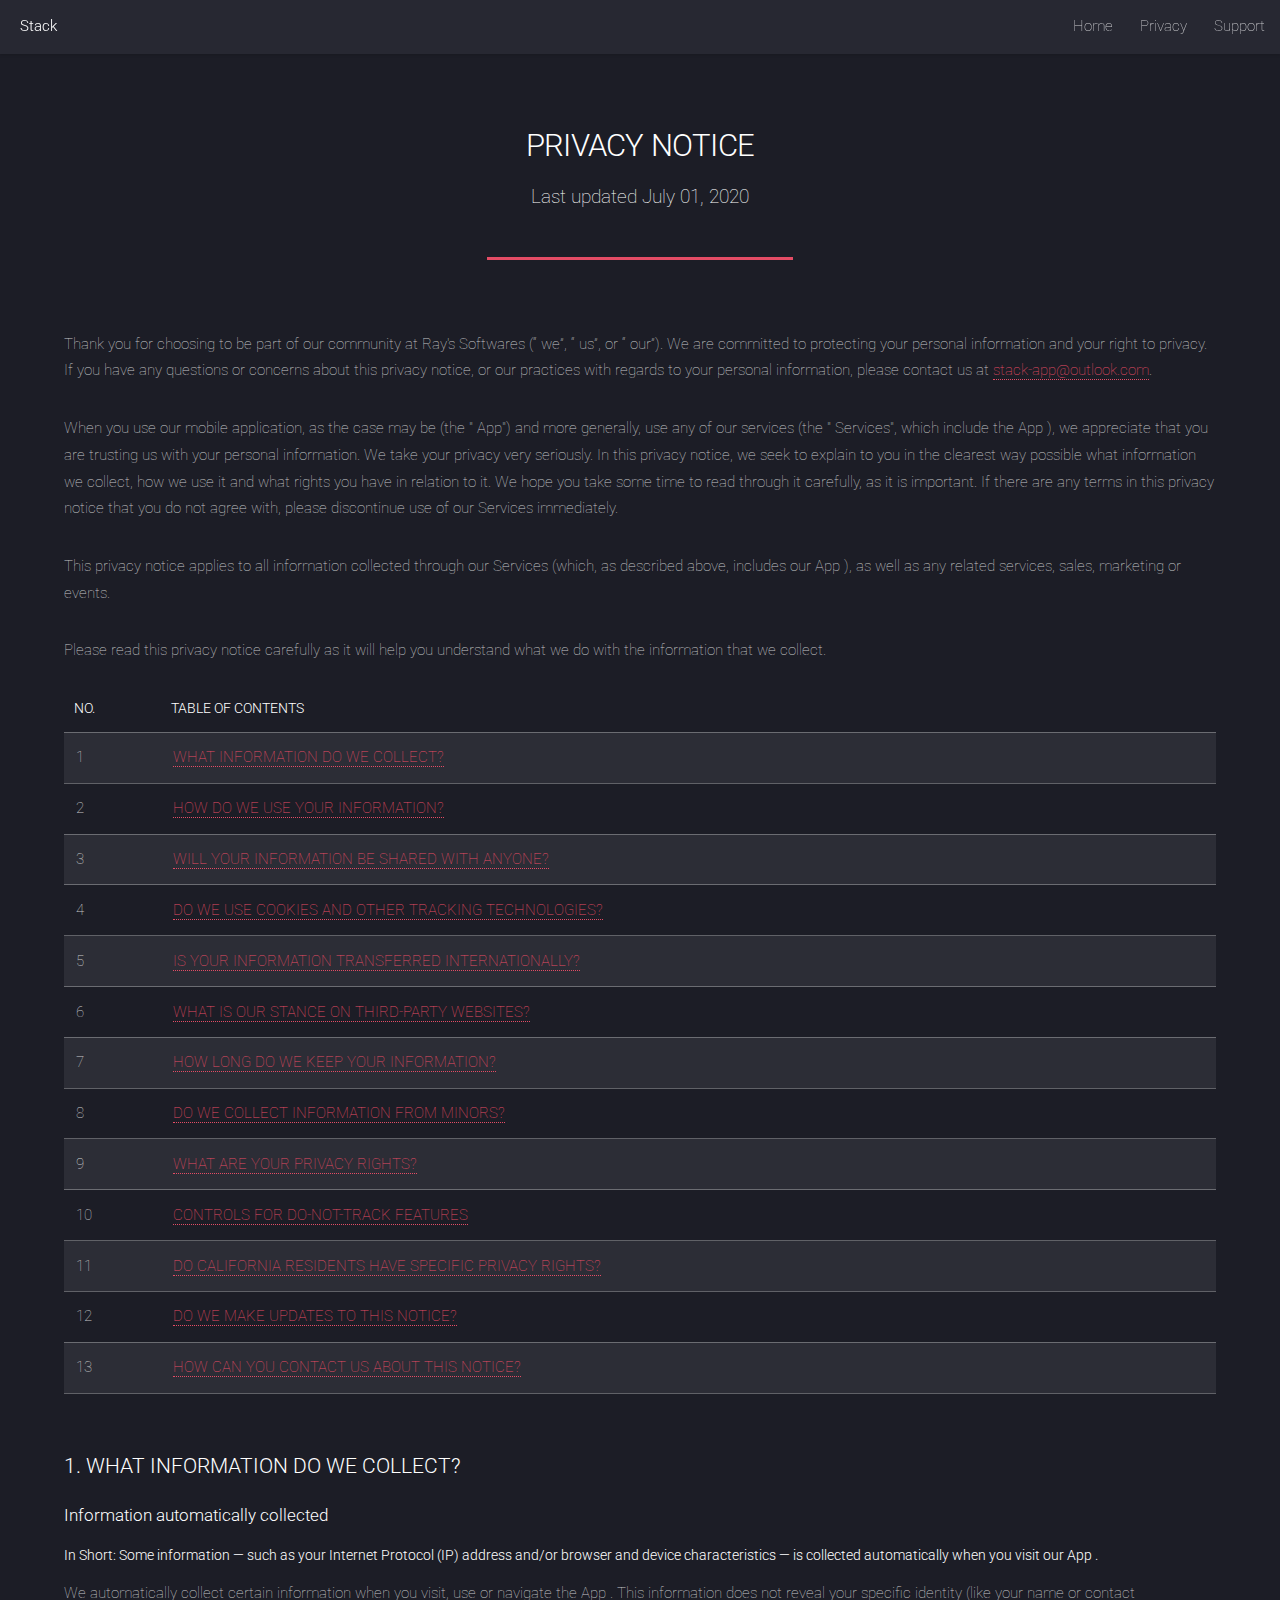
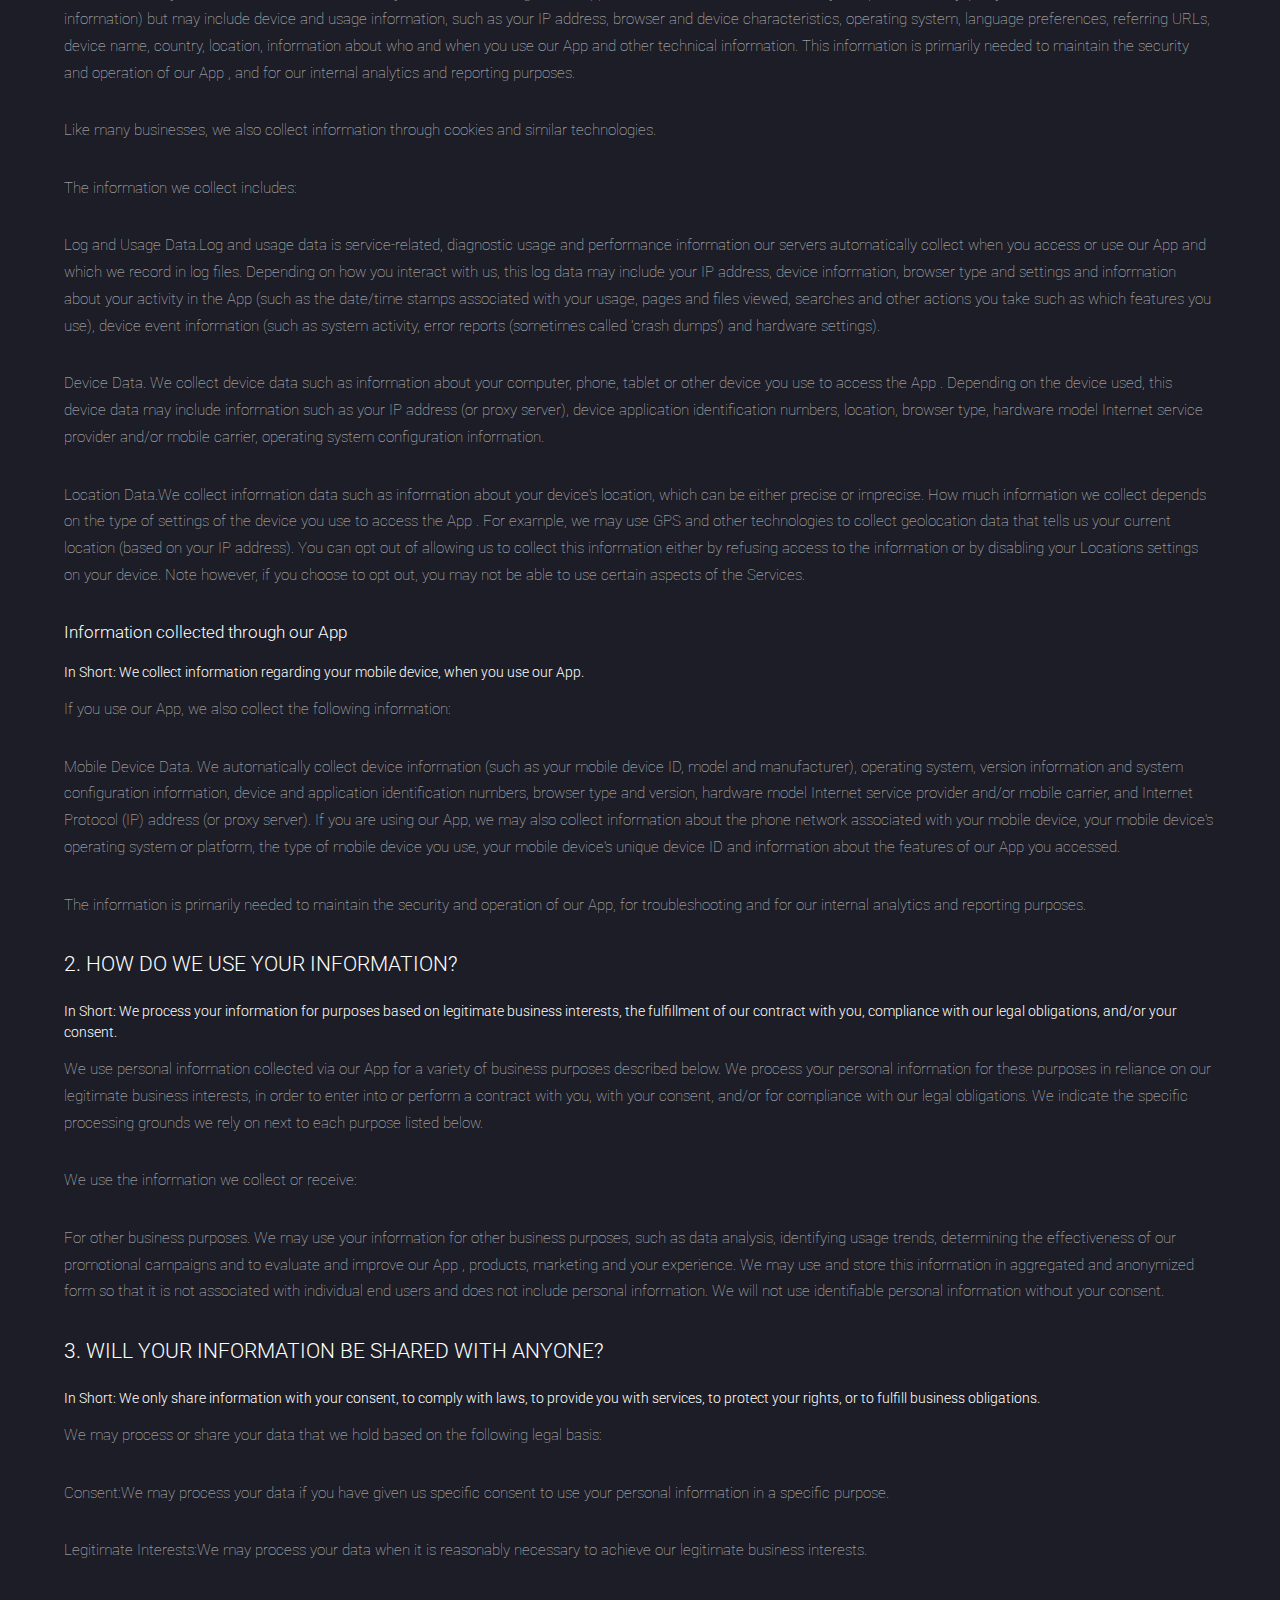
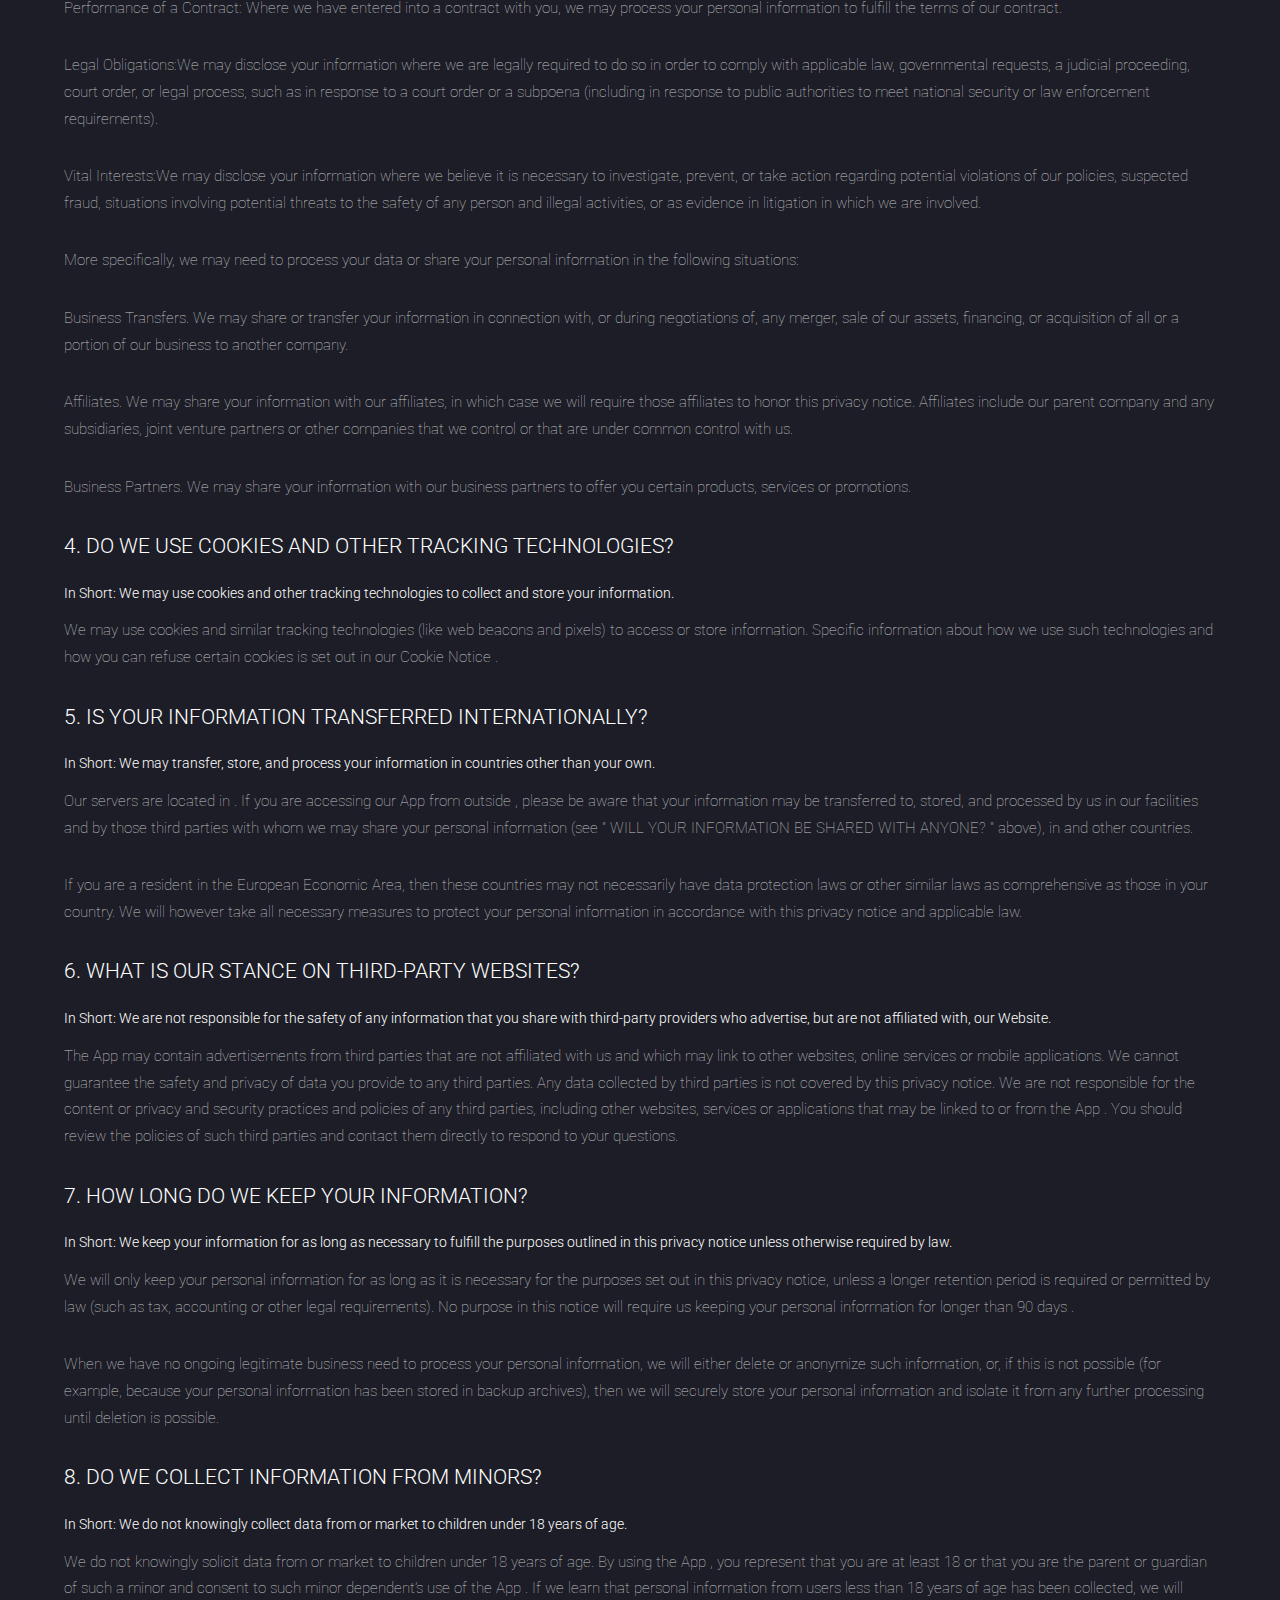
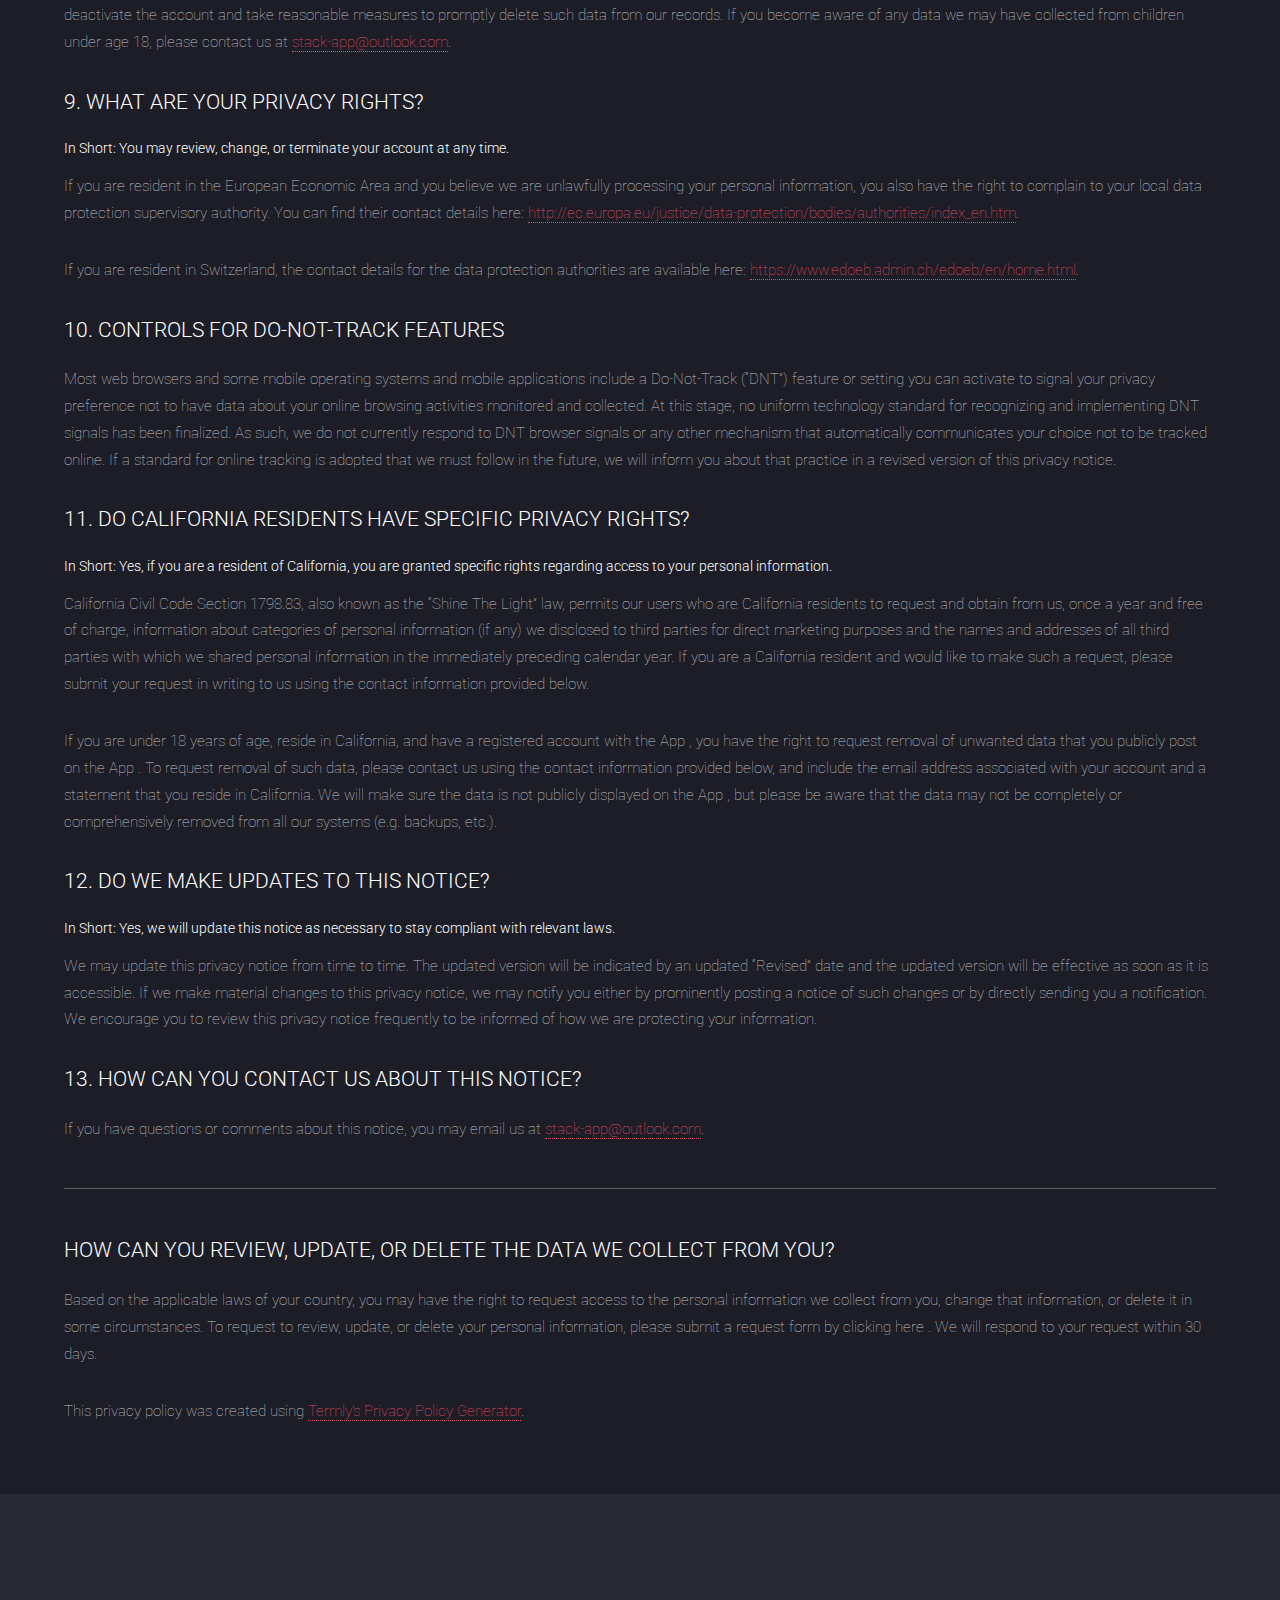
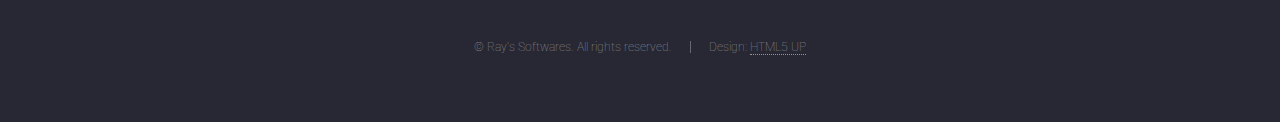
==== commit 12e96a2d: "use update icon" ====
--- a/privacy.html
+++ b/privacy.html
@@ -28,7 +28,6 @@
 							<li><a href="https://stack-app.github.io/">Home</a></li>
 							<li><a href="#">Privacy</a></li>
 							<li><a href="support">Support</a></li>
-							<li><a href="#" class="button primary icon solid fa-download">App Store</a></li>
 						</ul>
 					</nav>
 				</header>
